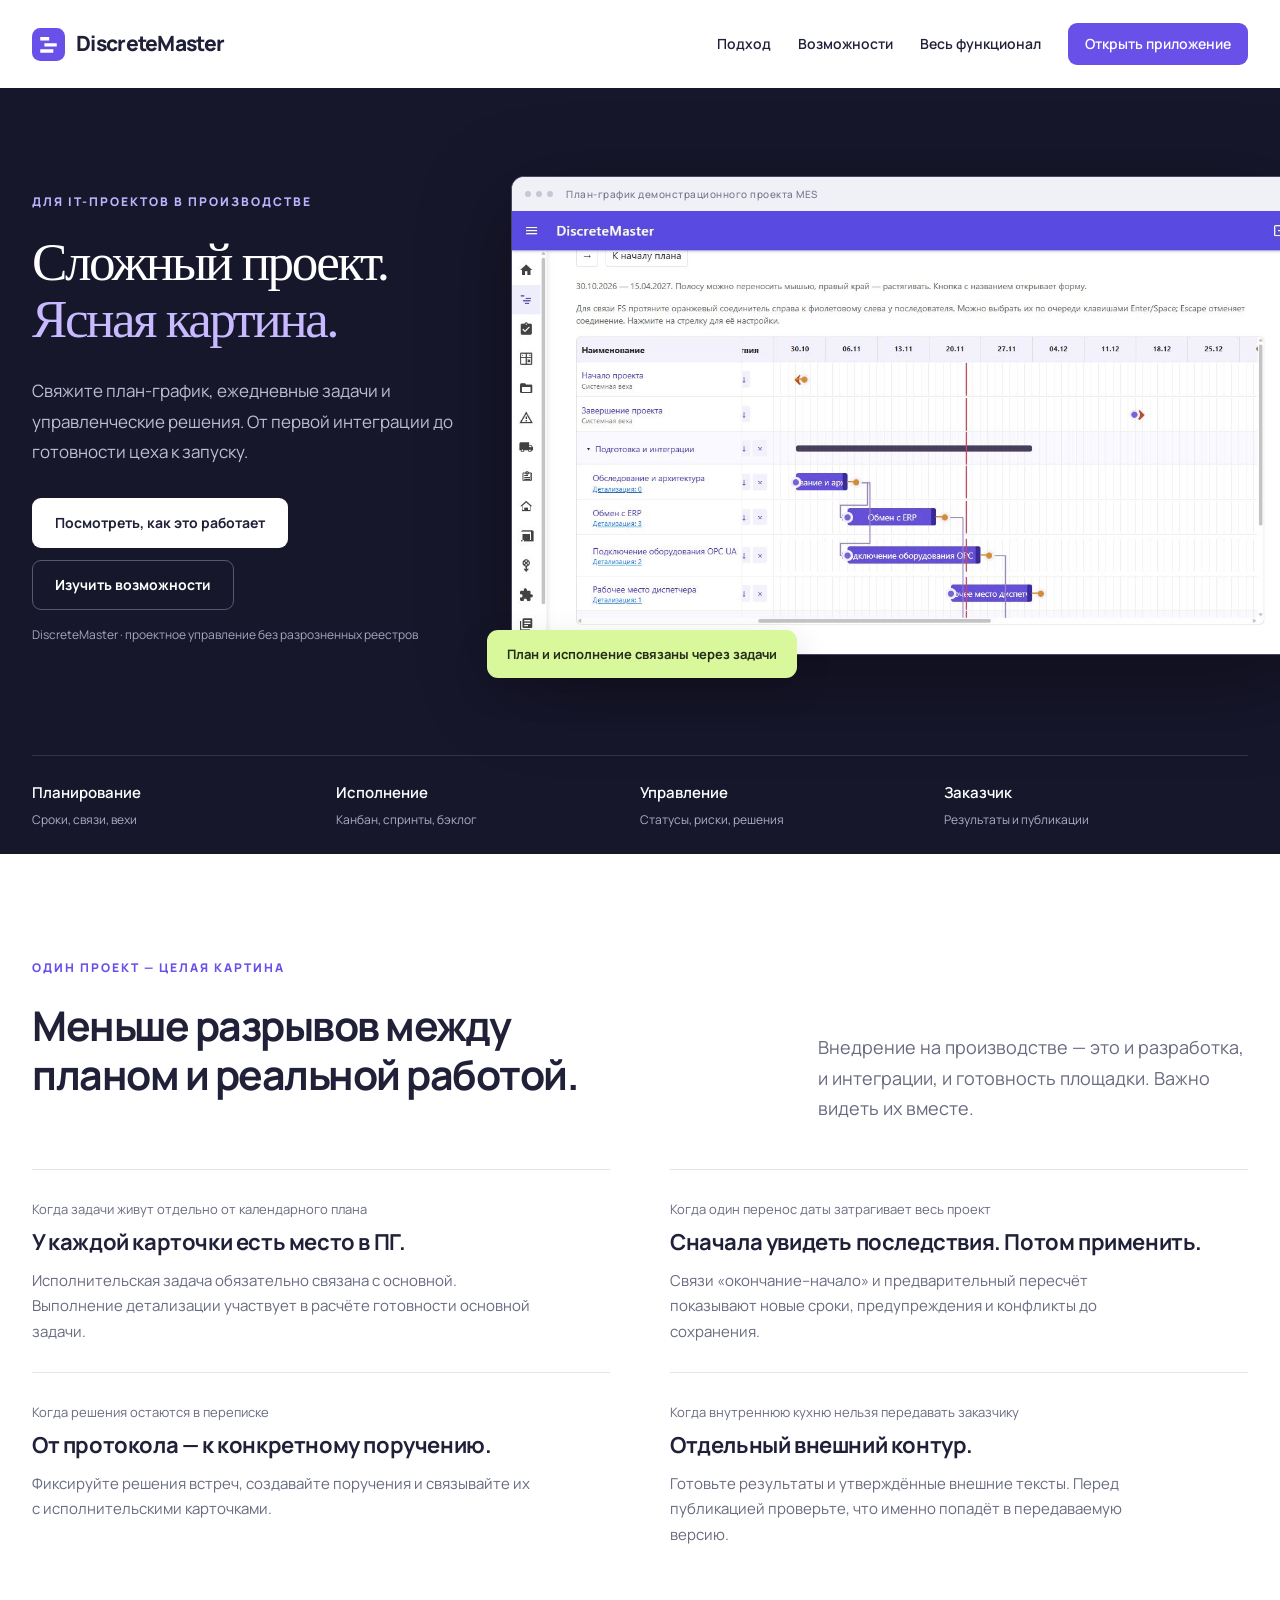
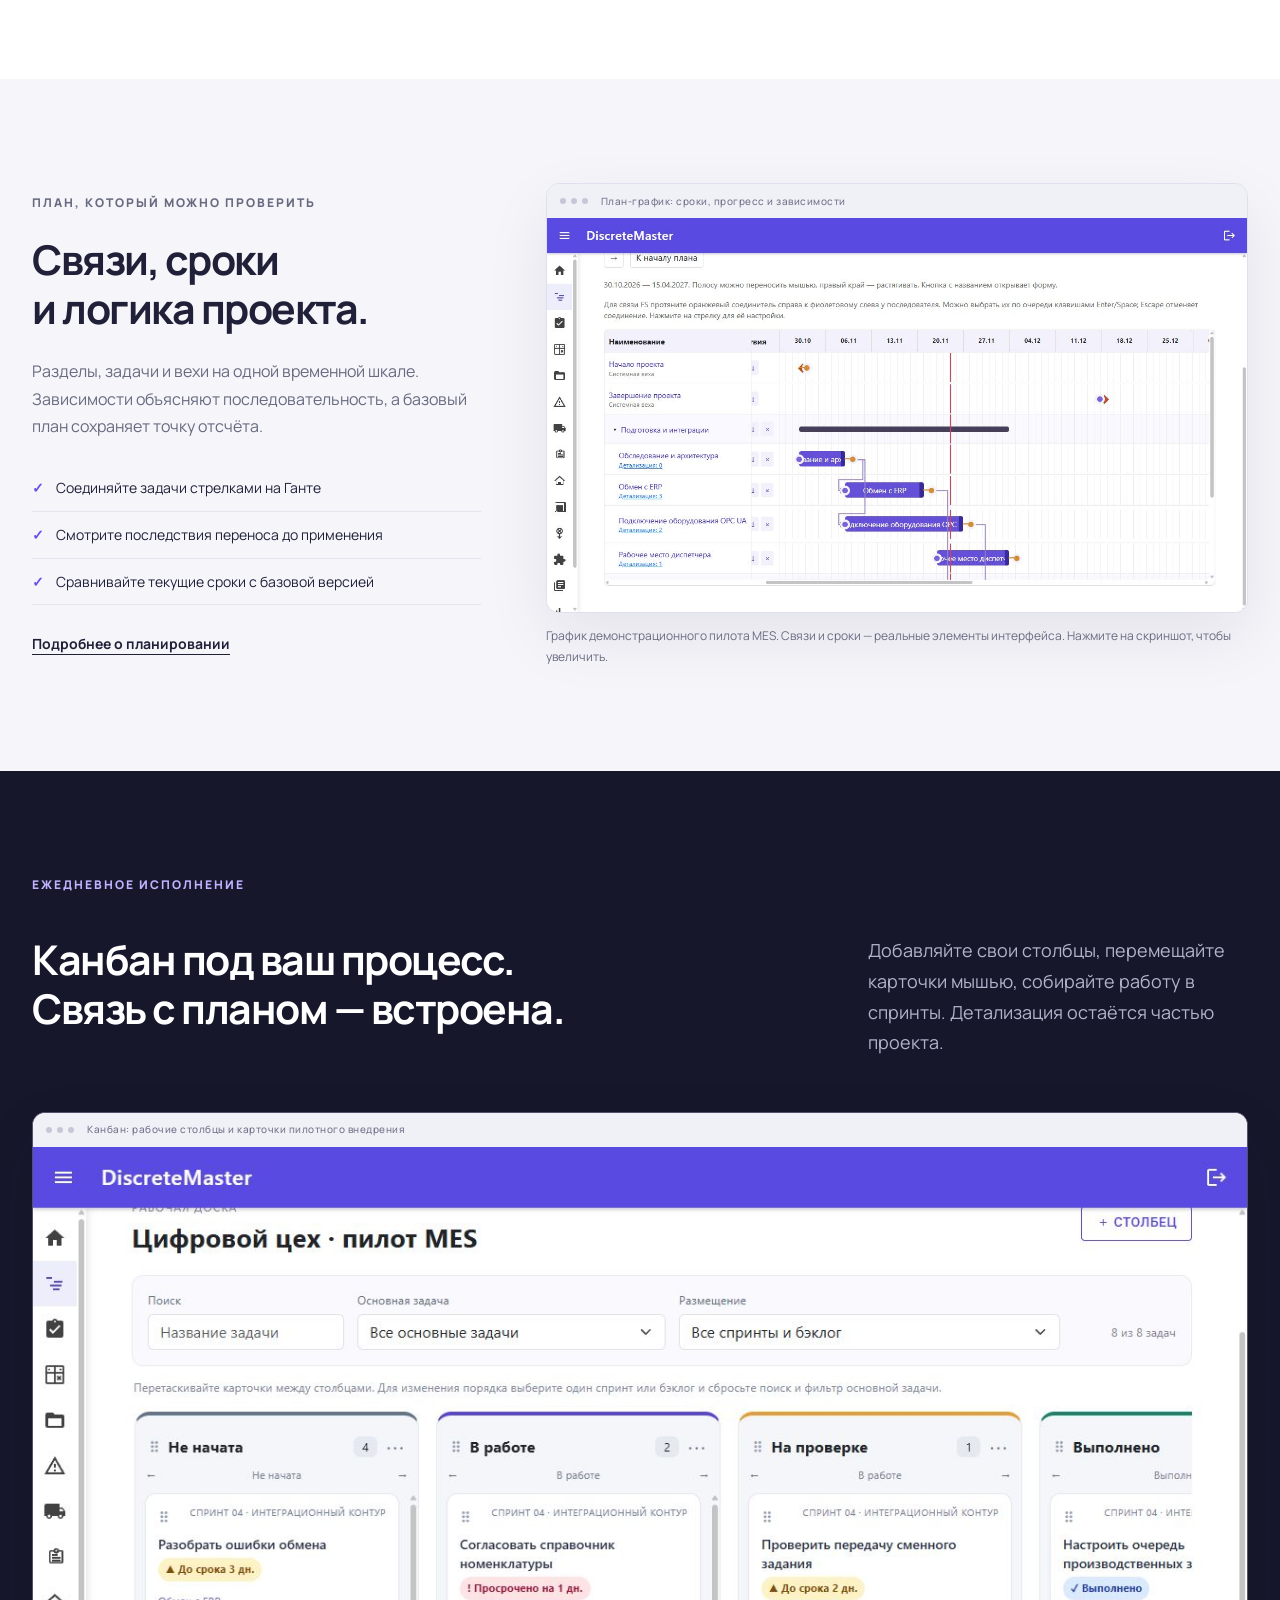
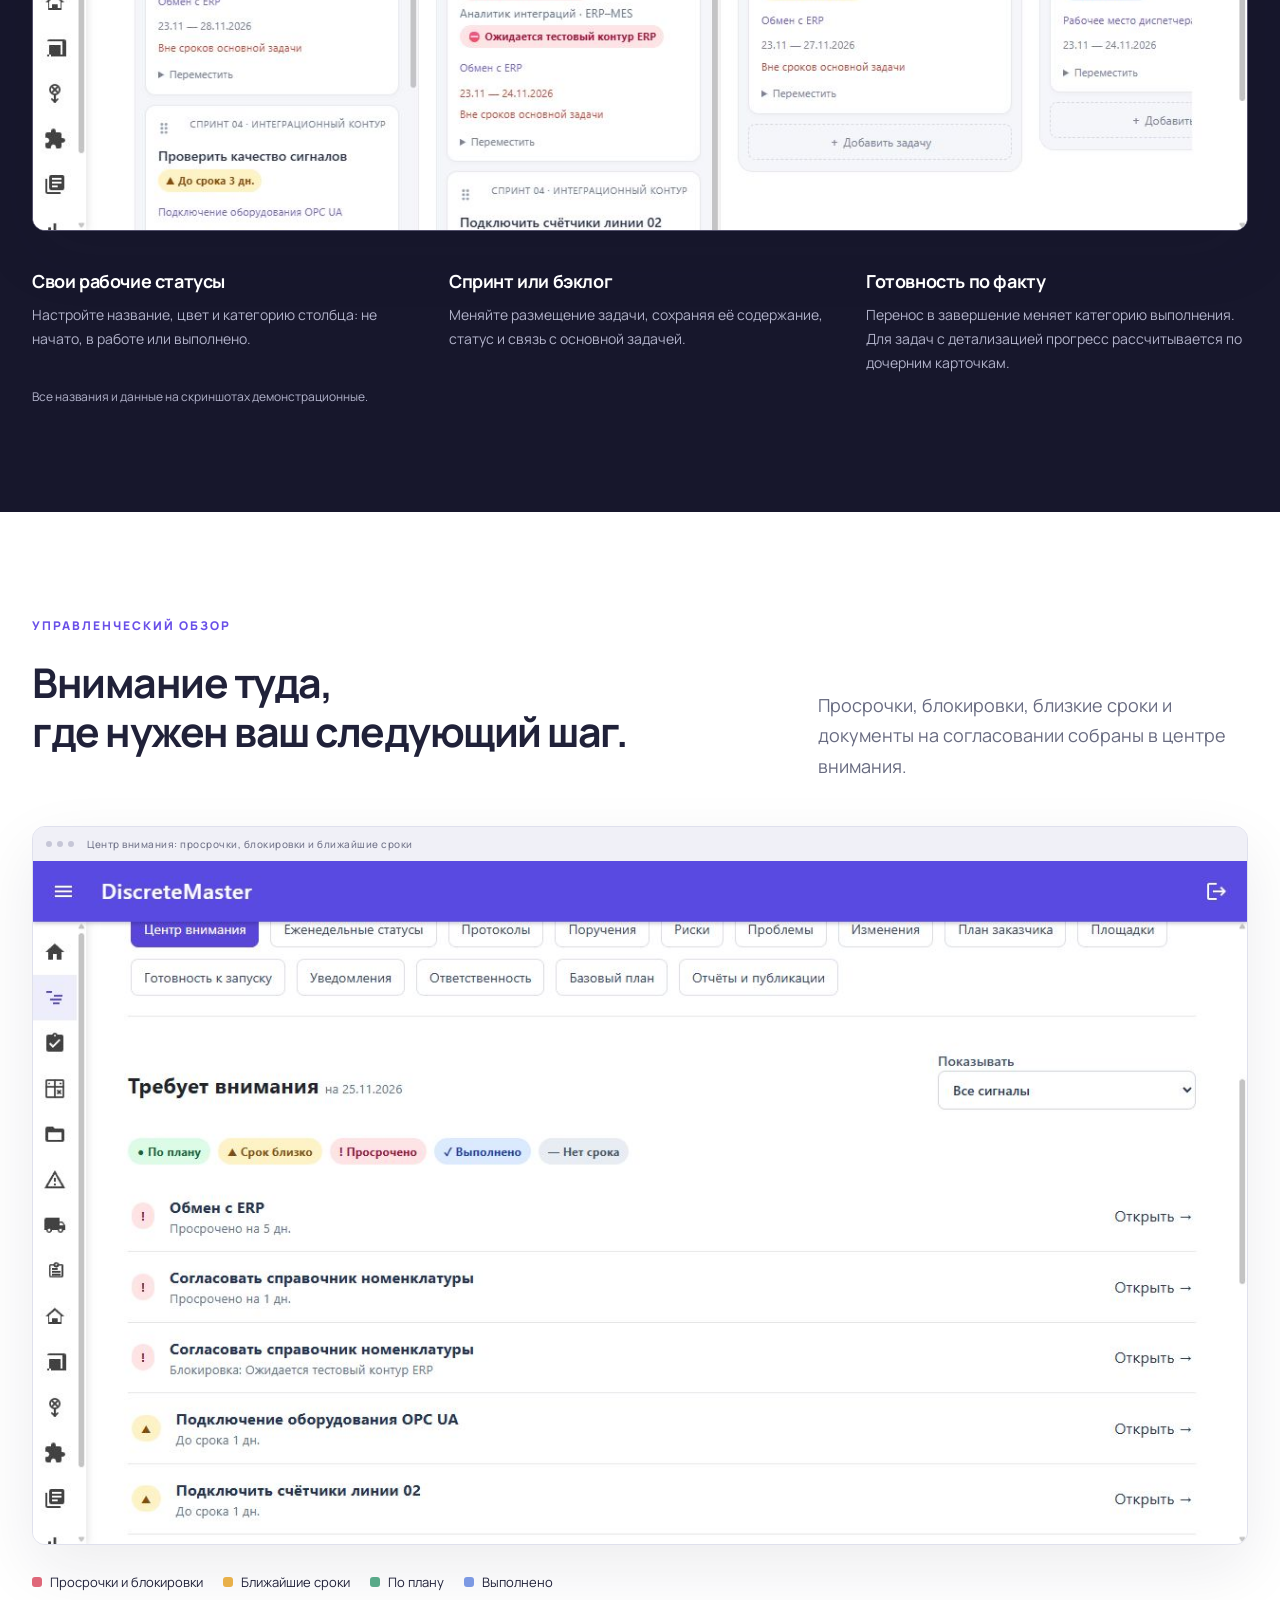
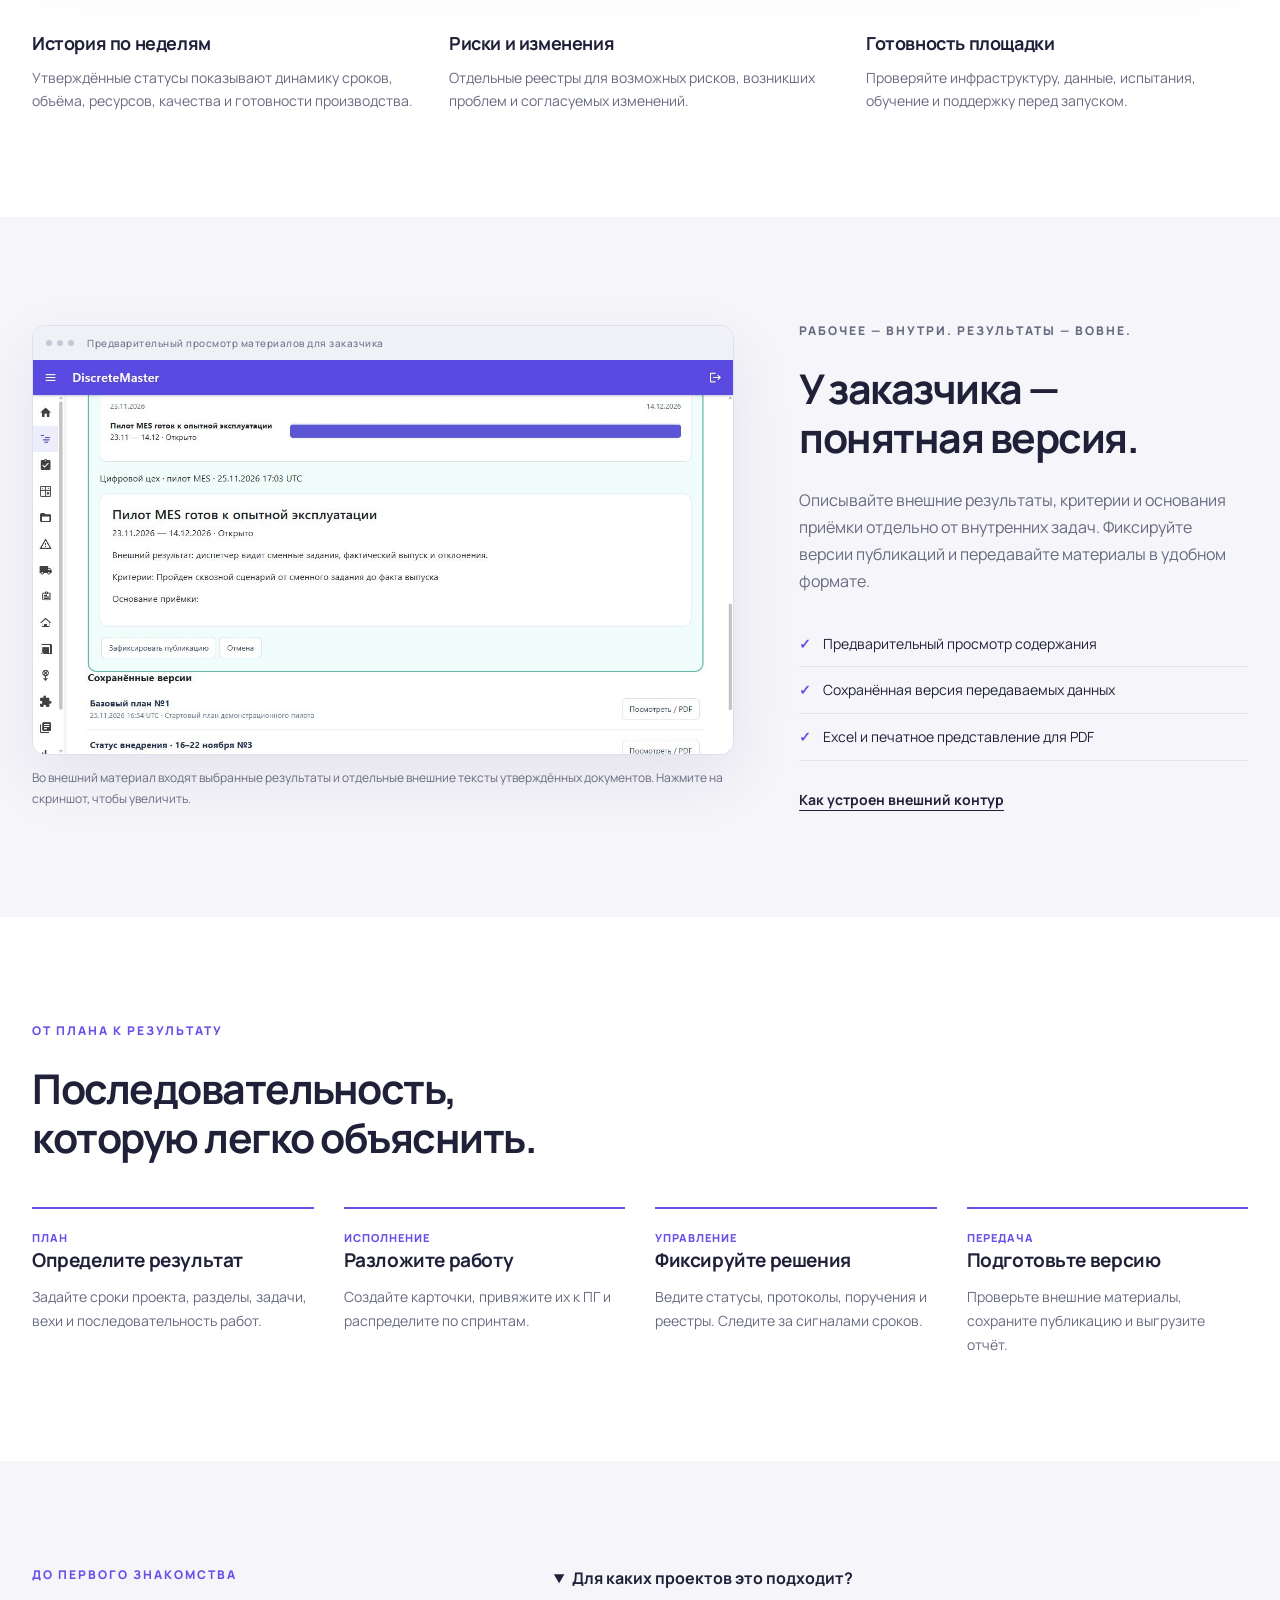
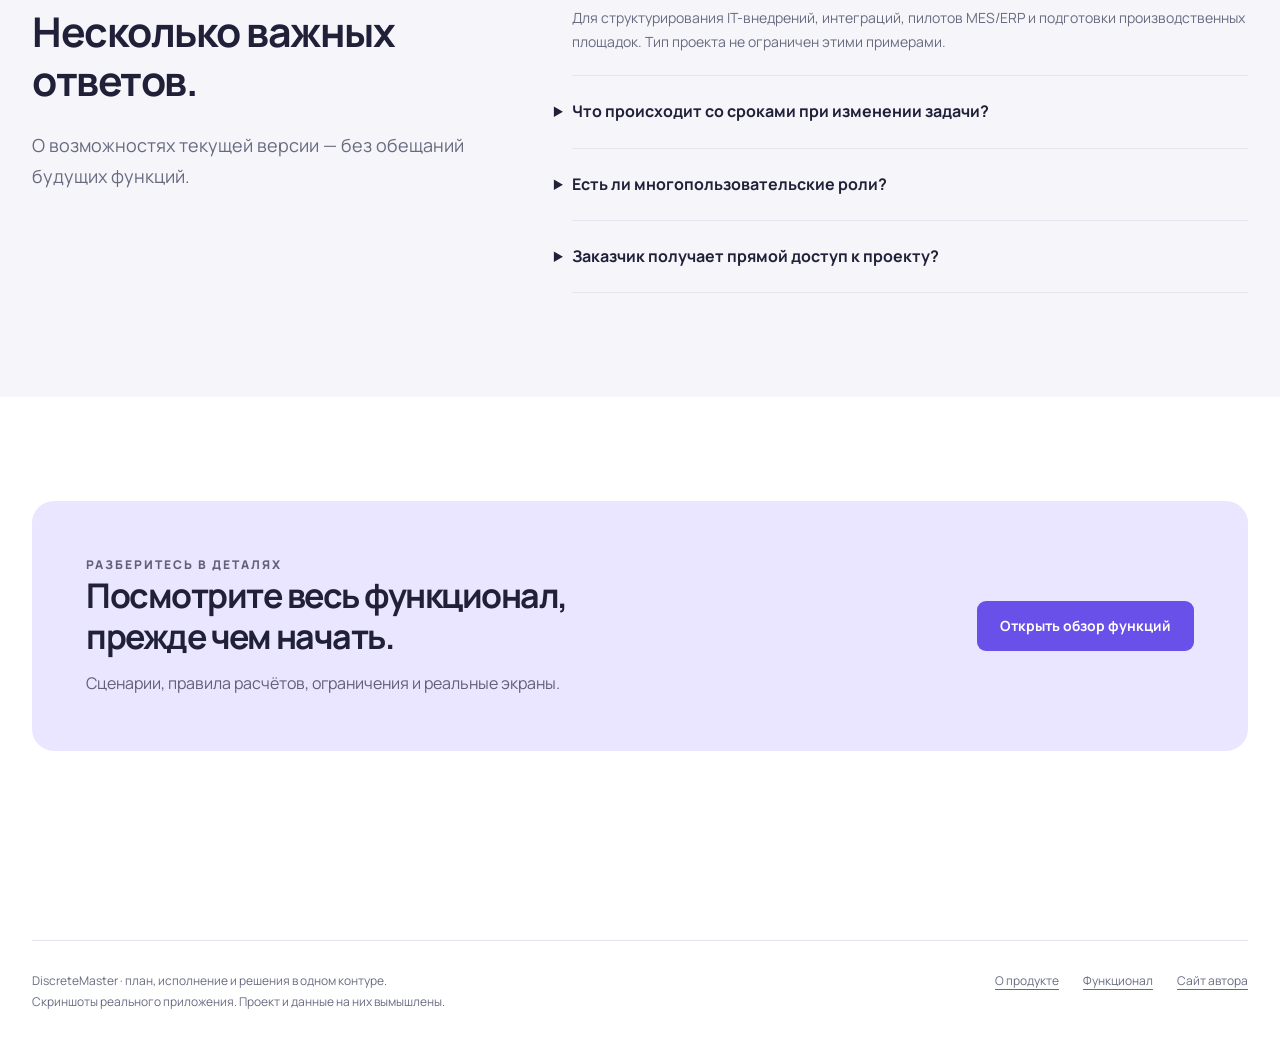
==== discretemaster/index.html @ a1c47c8b "Add DiscreteMaster product website and complete feature guide" ====
<!doctype html><html lang="ru"><head><meta charset="utf-8"><meta name="viewport" content="width=device-width,initial-scale=1"><meta name="theme-color" content="#17172c"><title>DiscreteMaster — ясная картина сложного проекта</title><meta name="description" content="План-график со связями, канбан, недельные статусы и готовность производства. Посмотрите, как устроено управление проектом в DiscreteMaster."><link rel="canonical" href="https://maxmakarov01.github.io/resume/discretemaster/"><meta property="og:type" content="website"><meta property="og:title" content="DiscreteMaster — ясная картина сложного проекта"><meta property="og:description" content="План-график со связями, канбан, недельные статусы и готовность производства. Посмотрите, как устроено управление проектом в DiscreteMaster."><meta property="og:image" content="https://maxmakarov01.github.io/resume/discretemaster/assets/screens/schedule.jpg"><link rel="icon" href="assets/favicon.svg" type="image/svg+xml"><link rel="stylesheet" href="assets/site.css"><script src="assets/site.js" defer></script></head><body><a class="skip" href="#main">Перейти к содержимому</a><header class="header wrap"><a class="brand" href="./" aria-label="DiscreteMaster — главная"><svg viewBox="0 0 48 48" aria-hidden="true"><rect width="48" height="48" rx="12" fill="#6950e8"/><path d="M12 13h13v5H12zm6 9h18v5H18zm-6 9h19v5H12z" fill="white"/></svg>DiscreteMaster</a><button class="menu-toggle" aria-expanded="false" aria-controls="main-nav" type="button">Меню</button><nav id="main-nav" class="nav" aria-label="Основная навигация"><a href="./#approach">Подход</a><a href="./#features">Возможности</a><a href="functionality.html" >Весь функционал</a><a class="button small" href="https://discretemaster.onrender.com/projects" target="_blank" rel="noopener">Открыть приложение</a></nav></header>
<main id="main"><section class="hero"><div class="wrap"><div class="hero-grid"><div class="hero-copy"><p class="eyebrow">Для IT-проектов в производстве</p><h1>Сложный проект.<br><em>Ясная картина.</em></h1><p>Свяжите план-график, ежедневные задачи и управленческие решения. От первой интеграции до готовности цеха к запуску.</p><div class="hero-actions"><a class="button light" href="functionality.html">Посмотреть, как это работает</a><a class="button outline" href="#features">Изучить возможности</a></div><p class="fine">DiscreteMaster · проектное управление без разрозненных реестров</p></div><div class="hero-visual"><figure class="screen-frame"><div class="screen-bar" aria-hidden="true"><span></span><span></span><span></span><b>План-график демонстрационного проекта MES</b></div><button type="button" data-lightbox aria-label="Увеличить: План-график демонстрационного проекта MES"><img src="assets/screens/schedule.jpg" alt="План-график демонстрационного проекта MES" width="1280" height="720" fetchpriority="high"></button></figure><div class="floating-note">План и исполнение связаны через задачи</div></div></div><div class="hero-strip"><div><strong>Планирование</strong>Сроки, связи, вехи</div><div><strong>Исполнение</strong>Канбан, спринты, бэклог</div><div><strong>Управление</strong>Статусы, риски, решения</div><div><strong>Заказчик</strong>Результаты и публикации</div></div></div></section>
<section class="section" id="approach"><div class="wrap"><p class="eyebrow">Один проект — целая картина</p><div class="section-top"><h2>Меньше разрывов между<br>планом и реальной работой.</h2><p class="lead">Внедрение на производстве — это и разработка, и интеграции, и готовность площадки. Важно видеть их вместе.</p></div><div class="outcome-list"><article class="outcome"><p class="before">Когда задачи живут отдельно от календарного плана</p><h3>У каждой карточки есть место в ПГ.</h3><p>Исполнительская задача обязательно связана с основной. Выполнение детализации участвует в расчёте готовности основной задачи.</p></article><article class="outcome"><p class="before">Когда один перенос даты затрагивает весь проект</p><h3>Сначала увидеть последствия. Потом применить.</h3><p>Связи «окончание–начало» и предварительный пересчёт показывают новые сроки, предупреждения и конфликты до сохранения.</p></article><article class="outcome"><p class="before">Когда решения остаются в переписке</p><h3>От протокола — к конкретному поручению.</h3><p>Фиксируйте решения встреч, создавайте поручения и связывайте их с исполнительскими карточками.</p></article><article class="outcome"><p class="before">Когда внутреннюю кухню нельзя передавать заказчику</p><h3>Отдельный внешний контур.</h3><p>Готовьте результаты и утверждённые внешние тексты. Перед публикацией проверьте, что именно попадёт в передаваемую версию.</p></article></div></div></section>
<section class="section soft" id="features"><div class="wrap split"><div><p class="eyebrow">План, который можно проверить</p><h2>Связи, сроки<br>и логика проекта.</h2><p>Разделы, задачи и вехи на одной временной шкале. Зависимости объясняют последовательность, а базовый план сохраняет точку отсчёта.</p><ul class="feature-list"><li>Соединяйте задачи стрелками на Ганте</li><li>Смотрите последствия переноса до применения</li><li>Сравнивайте текущие сроки с базовой версией</li></ul><a class="text-link" href="functionality.html#planning">Подробнее о планировании</a></div><div><figure class="screen-frame"><div class="screen-bar" aria-hidden="true"><span></span><span></span><span></span><b>План-график: сроки, прогресс и зависимости</b></div><button type="button" data-lightbox aria-label="Увеличить: План-график: сроки, прогресс и зависимости"><img src="assets/screens/schedule.jpg" alt="План-график: сроки, прогресс и зависимости" width="1280" height="720" loading="lazy"></button></figure><p class="caption">График демонстрационного пилота MES. Связи и сроки — реальные элементы интерфейса. Нажмите на скриншот, чтобы увеличить.</p></div></div></section>
<section class="section dark-section"><div class="wrap"><p class="eyebrow">Ежедневное исполнение</p><div class="kanban-heading"><h2>Канбан под ваш процесс.<br>Связь с планом — встроена.</h2><p class="lead">Добавляйте свои столбцы, перемещайте карточки мышью, собирайте работу в спринты. Детализация остаётся частью проекта.</p></div><figure class="screen-frame"><div class="screen-bar" aria-hidden="true"><span></span><span></span><span></span><b>Канбан: рабочие столбцы и карточки пилотного внедрения</b></div><button type="button" data-lightbox aria-label="Увеличить: Канбан: рабочие столбцы и карточки пилотного внедрения"><img src="assets/screens/kanban.jpg" alt="Канбан: рабочие столбцы и карточки пилотного внедрения" width="1280" height="720" loading="lazy"></button></figure><div class="annotation-grid"><div><h3>Свои рабочие статусы</h3><p style="color:#b2b3cb">Настройте название, цвет и категорию столбца: не начато, в работе или выполнено.</p></div><div><h3>Спринт или бэклог</h3><p style="color:#b2b3cb">Меняйте размещение задачи, сохраняя её содержание, статус и связь с основной задачей.</p></div><div><h3>Готовность по факту</h3><p style="color:#b2b3cb">Перенос в завершение меняет категорию выполнения. Для задач с детализацией прогресс рассчитывается по дочерним карточкам.</p></div></div><p class="caption">Все названия и данные на скриншотах демонстрационные.</p></div></section>
<section class="section"><div class="wrap"><p class="eyebrow">Управленческий обзор</p><div class="section-top"><h2>Внимание туда,<br>где нужен ваш следующий шаг.</h2><p class="lead">Просрочки, блокировки, близкие сроки и документы на согласовании собраны в центре внимания.</p></div><figure class="screen-frame"><div class="screen-bar" aria-hidden="true"><span></span><span></span><span></span><b>Центр внимания: просрочки, блокировки и ближайшие сроки</b></div><button type="button" data-lightbox aria-label="Увеличить: Центр внимания: просрочки, блокировки и ближайшие сроки"><img src="assets/screens/control.jpg" alt="Центр внимания: просрочки, блокировки и ближайшие сроки" width="1280" height="720" loading="lazy"></button></figure><div class="color-key"><span><i style="--c:#df6779"></i>Просрочки и блокировки</span><span><i style="--c:#e8b04a"></i>Ближайшие сроки</span><span><i style="--c:#59a989"></i>По плану</span><span><i style="--c:#7c99e3"></i>Выполнено</span></div><div class="annotation-grid"><div><h3>История по неделям</h3><p>Утверждённые статусы показывают динамику сроков, объёма, ресурсов, качества и готовности производства.</p></div><div><h3>Риски и изменения</h3><p>Отдельные реестры для возможных рисков, возникших проблем и согласуемых изменений.</p></div><div><h3>Готовность площадки</h3><p>Проверяйте инфраструктуру, данные, испытания, обучение и поддержку перед запуском.</p></div></div></div></section>
<section class="section soft"><div class="wrap split reverse"><div><figure class="screen-frame"><div class="screen-bar" aria-hidden="true"><span></span><span></span><span></span><b>Предварительный просмотр материалов для заказчика</b></div><button type="button" data-lightbox aria-label="Увеличить: Предварительный просмотр материалов для заказчика"><img src="assets/screens/external.jpg" alt="Предварительный просмотр материалов для заказчика" width="1280" height="720" loading="lazy"></button></figure><p class="caption">Во внешний материал входят выбранные результаты и отдельные внешние тексты утверждённых документов. Нажмите на скриншот, чтобы увеличить.</p></div><div><p class="eyebrow">Рабочее — внутри. Результаты — вовне.</p><h2>У заказчика —<br>понятная версия.</h2><p>Описывайте внешние результаты, критерии и основания приёмки отдельно от внутренних задач. Фиксируйте версии публикаций и передавайте материалы в удобном формате.</p><ul class="feature-list"><li>Предварительный просмотр содержания</li><li>Сохранённая версия передаваемых данных</li><li>Excel и печатное представление для PDF</li></ul><a class="text-link" href="functionality.html#customer">Как устроен внешний контур</a></div></div></section>
<section class="section" id="workflow"><div class="wrap"><p class="eyebrow">От плана к результату</p><h2>Последовательность,<br>которую легко объяснить.</h2><div class="workflow"><article><p class="step-label">ПЛАН</p><h3>Определите результат</h3><p>Задайте сроки проекта, разделы, задачи, вехи и последовательность работ.</p></article><article><p class="step-label">ИСПОЛНЕНИЕ</p><h3>Разложите работу</h3><p>Создайте карточки, привяжите их к ПГ и распределите по спринтам.</p></article><article><p class="step-label">УПРАВЛЕНИЕ</p><h3>Фиксируйте решения</h3><p>Ведите статусы, протоколы, поручения и реестры. Следите за сигналами сроков.</p></article><article><p class="step-label">ПЕРЕДАЧА</p><h3>Подготовьте версию</h3><p>Проверьте внешние материалы, сохраните публикацию и выгрузите отчёт.</p></article></div></div></section>
<section class="section soft"><div class="wrap faq"><div><p class="eyebrow">До первого знакомства</p><h2>Несколько важных<br>ответов.</h2><p class="lead">О возможностях текущей версии — без обещаний будущих функций.</p></div><div><details open><summary>Для каких проектов это подходит?</summary><p>Для структурирования IT-внедрений, интеграций, пилотов MES/ERP и подготовки производственных площадок. Тип проекта не ограничен этими примерами.</p></details><details><summary>Что происходит со сроками при изменении задачи?</summary><p>Связи учитываются в предварительном пересчёте. Вы проверяете предлагаемые даты и конфликты, затем явно применяете результат. Рабочие календари и праздники пока не учитываются.</p></details><details><summary>Есть ли многопользовательские роли?</summary><p>В текущей версии проект видит и редактирует его создатель. Имена ответственных — текстовые поля; они не предоставляют доступ. Ролевая модель и командное согласование не реализованы.</p></details><details><summary>Заказчик получает прямой доступ к проекту?</summary><p>Сейчас внешний контур — это подготовленные версии материалов и выгрузки. Публичного кабинета заказчика и общей ссылки на внутренний проект нет.</p></details></div></div></section>
<section class="section"><div class="wrap cta"><div><p class="eyebrow">Разберитесь в деталях</p><h2>Посмотрите весь функционал,<br>прежде чем начать.</h2><p>Сценарии, правила расчётов, ограничения и реальные экраны.</p></div><div><a class="button" href="functionality.html">Открыть обзор функций</a></div></div></section></main><footer class="footer wrap"><div>DiscreteMaster · план, исполнение и решения в одном контуре.<br>Скриншоты реального приложения. Проект и данные на них вымышлены.</div><div class="footer-links"><a href="./">О продукте</a><a href="functionality.html">Функционал</a><a href="../">Сайт автора</a></div></footer><dialog class="lightbox" aria-label="Увеличенный скриншот"><button type="button" class="lightbox-close" aria-label="Закрыть скриншот">Закрыть</button><img alt=""><p class="lightbox-caption"></p></dialog></body></html>
---- discretemaster/assets/site.css ----
@import url('https://fonts.googleapis.com/css2?family=Manrope:wght@400;500;600;700;800&display=swap');
@media(min-width:761px){body .hero h1{font-size:clamp(43px,4.15vw,60px)}}
:root{--ink:#202139;--muted:#686b80;--purple:#6950e8;--line:#e3e4ed;--paper:#f5f5fa;--dark:#17172c;--lime:#d9f79b;--radius:20px}*{box-sizing:border-box}html{scroll-behavior:smooth;scroll-padding-top:100px}body{margin:0;color:var(--ink);background:#fff;font:16px/1.7 Manrope,'Segoe UI',sans-serif}button,input{font:inherit}a{color:inherit}img{display:block;max-width:100%;height:auto}button,a{-webkit-tap-highlight-color:transparent}button:focus-visible,a:focus-visible,input:focus-visible,summary:focus-visible{outline:3px solid #a695ff;outline-offset:5px}::selection{background:#dcd5ff}.wrap{width:min(1240px,calc(100% - 64px));margin:auto}.skip{position:fixed;top:-100px;left:20px;z-index:99;background:white;padding:12px}.skip:focus{top:10px}.header{height:88px;display:flex;align-items:center;justify-content:space-between;gap:24px}.brand{text-decoration:none;display:flex;align-items:center;gap:11px;font-size:21px;font-weight:800;letter-spacing:-.7px}.brand svg{width:33px;height:33px;flex:none}.nav{display:flex;align-items:center;gap:27px}.nav a{text-decoration:none;font-size:14px;font-weight:600}.nav a:hover,.text-link:hover{color:var(--purple)}.menu-toggle{display:none;border:1px solid var(--line);background:white;border-radius:9px;padding:7px 12px}.button{display:inline-flex;justify-content:center;align-items:center;gap:10px;min-height:49px;padding:12px 22px;border-radius:9px;border:1px solid transparent;background:var(--purple);color:white;text-decoration:none;font-weight:700;font-size:14px;transition:background .2s,transform .2s;cursor:pointer}.button:hover{background:#5538d6;transform:translateY(-2px)}.button.small{min-height:42px;padding:8px 16px}.button.light{background:white;color:var(--ink)}.button.outline{background:transparent;border-color:#57576f;color:white}.button.outline:hover{background:#292941}.button.ghost{background:transparent;color:var(--ink);border-color:var(--line)}.eyebrow{font-size:12px;font-weight:800;text-transform:uppercase;letter-spacing:2px;color:var(--purple);margin:0 0 22px}.hero{background:var(--dark);color:white;padding:68px 0 0;overflow:hidden}.hero .eyebrow{color:#c0b2ff}.hero-grid{display:grid;grid-template-columns:.9fr 1.1fr;gap:58px;align-items:center}.hero h1{font:400 clamp(46px,5.1vw,76px)/1.07 Georgia,serif;letter-spacing:-2.5px;margin:0 0 28px}.hero h1 em{color:#c7baff;font-style:normal}.hero-copy>p:not(.eyebrow){max-width:470px;color:#bdbed2;font-size:17px;line-height:1.8}.hero-actions{display:flex;gap:12px;flex-wrap:wrap;margin:30px 0 14px}.hero .fine{font-size:12px!important;color:#a5a5bc!important}.screen-frame{border:1px solid #dfe0ed;border-radius:13px;overflow:hidden;background:#f8f8fc;box-shadow:0 24px 65px #15153014;margin:0}.screen-frame button{display:block;padding:0;background:none;border:0;width:100%;cursor:zoom-in}.screen-bar{height:34px;display:flex;align-items:center;gap:5px;padding:0 13px;background:#f0f0f7;color:#73758b;font-size:10px;letter-spacing:.5px}.screen-bar span{width:6px;height:6px;border-radius:50%;background:#c6c6d7}.screen-bar b{font-weight:500;margin-left:8px}.hero-visual{position:relative;margin-right:-100px;padding:20px 0 38px}.hero-visual .screen-frame{width:790px;max-width:none;box-shadow:0 25px 90px #0006;border-color:#4a4765}.hero-visual img{width:100%}.floating-note{position:absolute;bottom:15px;left:-24px;padding:13px 20px;background:var(--lime);color:#252d1b;border-radius:11px;font-size:13px;font-weight:700;box-shadow:0 12px 35px #0002}.hero-strip{display:grid;grid-template-columns:repeat(4,1fr);border-top:1px solid #ffffff20;margin-top:62px}.hero-strip div{padding:24px 0;font-size:12px;color:#adadc6}.hero-strip strong{display:block;color:white;font-size:15px;font-weight:600;margin-bottom:4px}.section{padding:104px 0}.section.soft{background:var(--paper)}h2{font-size:clamp(30px,3.2vw,44px);letter-spacing:-1.5px;line-height:1.2;font-weight:700;margin:0 0 25px}h3{line-height:1.35;letter-spacing:-.4px}.lead{font-size:18px;color:var(--muted);max-width:690px}.section-top{display:flex;justify-content:space-between;gap:50px;align-items:end;margin-bottom:45px}.section-top h2{max-width:680px}.section-top .lead{max-width:430px;margin-bottom:0}.eyebrow+.section-top{margin-top:0}.outcome-list{display:grid;grid-template-columns:1fr 1fr;gap:0 60px}.outcome{padding:28px 0;border-top:1px solid var(--line)}.outcome .before{font-size:13px;color:var(--muted);margin:0 0 8px}.outcome h3{font-size:22px;margin:0 0 10px}.outcome p{color:var(--muted);font-size:15px;max-width:500px;margin:0}.split{display:grid;grid-template-columns:.78fr 1.22fr;gap:65px;align-items:center}.split.reverse{grid-template-columns:1.22fr .78fr}.split p{color:var(--muted)}.feature-list{padding:0;list-style:none;margin:25px 0}.feature-list li{position:relative;padding:11px 0 11px 24px;border-bottom:1px solid var(--line);font-size:14px}.feature-list li:before{content:'✓';position:absolute;left:0;color:var(--purple);font-weight:800}.text-link{font-size:14px;font-weight:700;text-underline-offset:5px}.caption{margin:13px 0 0;font-size:12px;color:var(--muted);line-height:1.7}.dark-section{background:var(--dark);color:white}.dark-section .lead,.dark-section .caption{color:#b2b3cb}.dark-section .eyebrow{color:#c0b2ff}.dark-section .screen-frame{border-color:#54516d}.kanban-heading{display:flex;justify-content:space-between;gap:30px;align-items:center;margin-bottom:36px}.kanban-heading h2{max-width:660px}.kanban-heading p{max-width:380px}.color-key{display:flex;gap:20px;flex-wrap:wrap;margin:26px 0}.color-key span{display:flex;align-items:center;gap:8px;font-size:13px}.color-key i{width:10px;height:10px;border-radius:3px;background:var(--c)}.annotation-grid{display:grid;grid-template-columns:repeat(3,1fr);gap:35px;margin-top:38px}.annotation-grid h3{font-size:18px;margin:0 0 10px}.annotation-grid p{margin:0;font-size:14px;color:var(--muted)}.workflow{display:grid;grid-template-columns:repeat(4,1fr);gap:30px;margin:45px 0 0}.workflow article{border-top:2px solid var(--purple);padding-top:20px}.workflow h3{font-size:19px;margin:0 0 12px}.workflow p{color:var(--muted);font-size:14px;margin:0}.workflow .step-label{font-size:11px;letter-spacing:1px;color:var(--purple);font-weight:800}.faq{display:grid;grid-template-columns:.8fr 1.2fr;gap:90px}.faq details{border-bottom:1px solid var(--line);padding:22px 0}.faq details:first-child{padding-top:0}.faq summary{font-weight:700;cursor:pointer;list-style-position:outside;padding-right:10px}.faq details p{font-size:14px;color:var(--muted);margin-bottom:0}.cta{background:#eae6ff;border-radius:22px;padding:54px;display:flex;gap:40px;align-items:center;justify-content:space-between;margin:0 auto 85px}.cta h2{font-size:34px;max-width:650px;margin:0 0 13px}.cta p{color:#626078;margin:0}.cta>div:last-child{flex-shrink:0}.footer{padding:30px 0;border-top:1px solid var(--line);display:flex;justify-content:space-between;gap:25px;color:var(--muted);font-size:12px}.footer-links{display:flex;gap:24px}.footer a{text-underline-offset:4px}.docs-intro{padding:52px 0 58px;background:var(--paper);border-top:1px solid var(--line)}.docs-intro h1{font-size:clamp(38px,4vw,58px);line-height:1.12;letter-spacing:-2px;margin:0 0 20px}.docs-intro .lead{max-width:800px}.breadcrumbs{font-size:12px;color:var(--muted);margin-bottom:28px}.breadcrumbs a{text-underline-offset:4px}.docs-layout{display:grid;grid-template-columns:240px minmax(0,1fr);gap:70px;padding:60px 0 90px}.toc{position:sticky;top:30px;align-self:start;max-height:calc(100vh - 60px);overflow:auto;padding-right:12px}.toc p{font-size:11px;letter-spacing:1.5px;font-weight:800;color:var(--muted);margin:0 0 15px}.toc a{display:block;text-decoration:none;font-size:13px;line-height:1.45;padding:8px 10px;border-left:2px solid var(--line);color:var(--muted)}.toc a:hover,.toc a.active{border-left-color:var(--purple);color:var(--purple);background:#f5f3ff}.docs-tools{display:flex;align-items:center;gap:20px;margin-bottom:35px}.docs-tools input{width:100%;border:1px solid #d5d5e4;padding:13px 16px;border-radius:9px;background:white}.docs-tools output{font-size:12px;color:var(--muted);white-space:nowrap}.module{border-top:1px solid var(--line);padding:45px 0;scroll-margin-top:35px}.module:first-of-type{padding-top:0;border-top:0}.module h2{font-size:30px;letter-spacing:-1px}.module h3{font-size:17px;margin:25px 0 10px}.module p,.module li{font-size:15px}.module p{color:#5c6074}.module ul,.module ol{padding-left:22px}.module li{padding:4px 0;color:#555b70}.module .screen-frame{margin-top:25px}.module .caption{font-size:12px}.note{border-left:3px solid var(--purple);background:#f5f3ff;padding:16px 20px;font-size:14px;color:#51486d;margin:22px 0}.note strong{color:#3f3560}.module-grid{display:grid;grid-template-columns:1fr 1fr;gap:0 30px}.module-grid>div{border-top:1px solid var(--line);padding:16px 0}.module-grid h3{margin:0 0 7px}.module-grid p{margin:0;font-size:14px}.no-results{padding:30px;background:var(--paper);border-radius:12px}.no-results[hidden],[hidden]{display:none!important}.legend-table{border-collapse:collapse;width:100%;font-size:14px}.legend-table td,.legend-table th{padding:12px 15px;border-bottom:1px solid var(--line);text-align:left;vertical-align:top}.legend-table th{background:var(--paper)}.badge{font-size:12px;padding:4px 9px;border-radius:5px;display:inline-block;background:#eeeafa;color:#5845b2}.lightbox{width:min(1500px,96vw);max-width:96vw;border:0;padding:44px 12px 12px;border-radius:14px;background:#161628;color:white;max-height:94vh;overflow:auto}.lightbox::backdrop{background:#090a15db;backdrop-filter:blur(6px)}.lightbox img{width:100%;height:auto}.lightbox-close{position:absolute;right:12px;top:8px;color:white;border:0;background:#ffffff18;border-radius:6px;padding:4px 11px;cursor:pointer}.lightbox-caption{font-size:12px;color:#c4c1d8;padding:8px 5px;margin:0}.image-hint{font-size:11px;color:var(--muted);margin:8px 0}.mobile-toc{display:none}@media(min-width:1600px){.hero-visual{margin-right:-70px}}@media(max-width:1050px){.nav{gap:17px}.hero-grid{gap:30px;grid-template-columns:1fr 1.1fr}.hero-visual .screen-frame{width:680px}.hero h1{font-size:58px}.split,.split.reverse{gap:35px;grid-template-columns:1fr 1fr}.docs-layout{gap:35px;grid-template-columns:210px minmax(0,1fr)}.faq{gap:45px}.hero-strip{margin-top:35px}.annotation-grid{gap:20px}}@media(max-width:760px){.wrap{width:calc(100% - 36px)}.header{height:74px;position:relative}.brand{font-size:19px}.menu-toggle{display:block}.nav{display:none;position:absolute;top:69px;left:0;right:0;background:white;z-index:20;border:1px solid var(--line);border-radius:12px;box-shadow:0 16px 30px #17172c14;padding:20px;align-items:stretch;gap:16px}.nav.open{display:flex;flex-direction:column}.hero{padding-top:43px}.hero-grid{display:block}.hero h1{font-size:51px;letter-spacing:-1.8px}.hero-copy>p:not(.eyebrow){font-size:16px}.hero-visual{margin:27px -28px 0 0;padding:15px 0 24px}.hero-visual .screen-frame{width:690px;max-width:135vw}.floating-note{left:10px;bottom:9px;font-size:11px;padding:10px 13px}.hero-strip{grid-template-columns:1fr 1fr;gap:0 20px;margin-top:30px}.hero-strip div{padding:19px 0;border-bottom:1px solid #ffffff15}.hero-strip strong{font-size:14px}.section{padding:65px 0}.section-top,.kanban-heading{display:block;margin-bottom:30px}.section-top .lead{max-width:none;font-size:16px}.outcome-list,.split,.split.reverse,.faq{display:block}.outcome{padding:24px 0}.split .screen-frame{margin-top:30px}.split.reverse>.screen-frame{margin:0 0 30px}.annotation-grid{grid-template-columns:1fr;gap:22px}.workflow{grid-template-columns:1fr 1fr;gap:25px}.faq>div:first-child{margin-bottom:35px}.cta{display:block;padding:30px;margin-bottom:50px}.cta h2{font-size:29px}.cta .button{margin-top:25px;width:100%}.footer{display:block}.footer-links{margin-top:15px;flex-wrap:wrap}.docs-intro{padding:32px 0}.docs-layout{display:block;padding-top:30px}.toc{position:static;max-height:260px;padding:15px;background:var(--paper);border-radius:10px;margin-bottom:30px}.toc a{font-size:14px}.docs-tools{display:block}.docs-tools output{display:block;margin-top:8px}.module{padding:30px 0}.module h2{font-size:27px}.module-grid{grid-template-columns:1fr}.legend-table{font-size:12px}.legend-table td,.legend-table th{padding:10px 8px}.docs-intro h1{font-size:39px}.lightbox{max-width:98vw;width:98vw}.eyebrow{font-size:11px;letter-spacing:1.4px}.module .caption{font-size:12px}}@media(prefers-reduced-motion:reduce){html{scroll-behavior:auto}*{transition:none!important}}@media print{.header,.toc,.docs-tools,.hero-actions,.lightbox,.footer-links,.menu-toggle{display:none!important}.wrap{width:100%}.docs-layout{display:block}.module{break-inside:avoid}.screen-frame{box-shadow:none}.docs-intro,.section{padding:20px 0}body{font-size:12px}.module p,.module li{font-size:12px}}
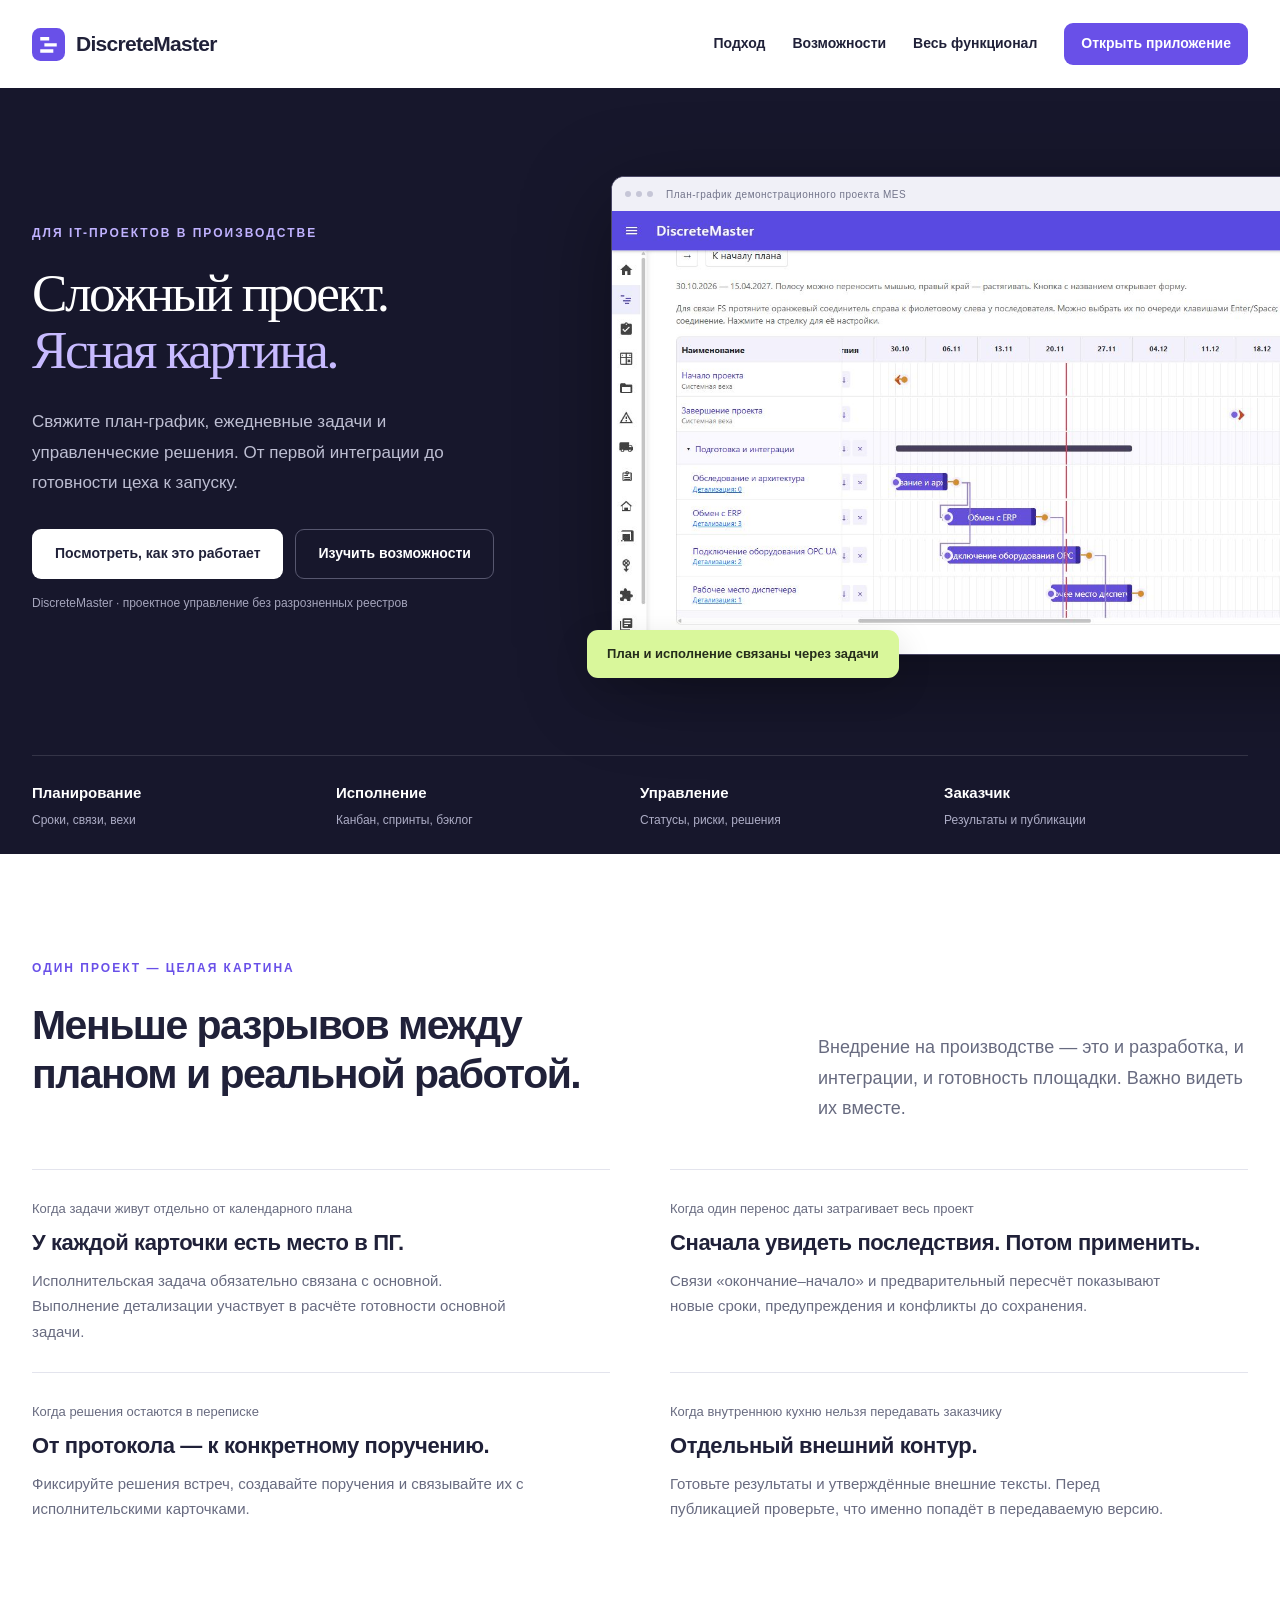
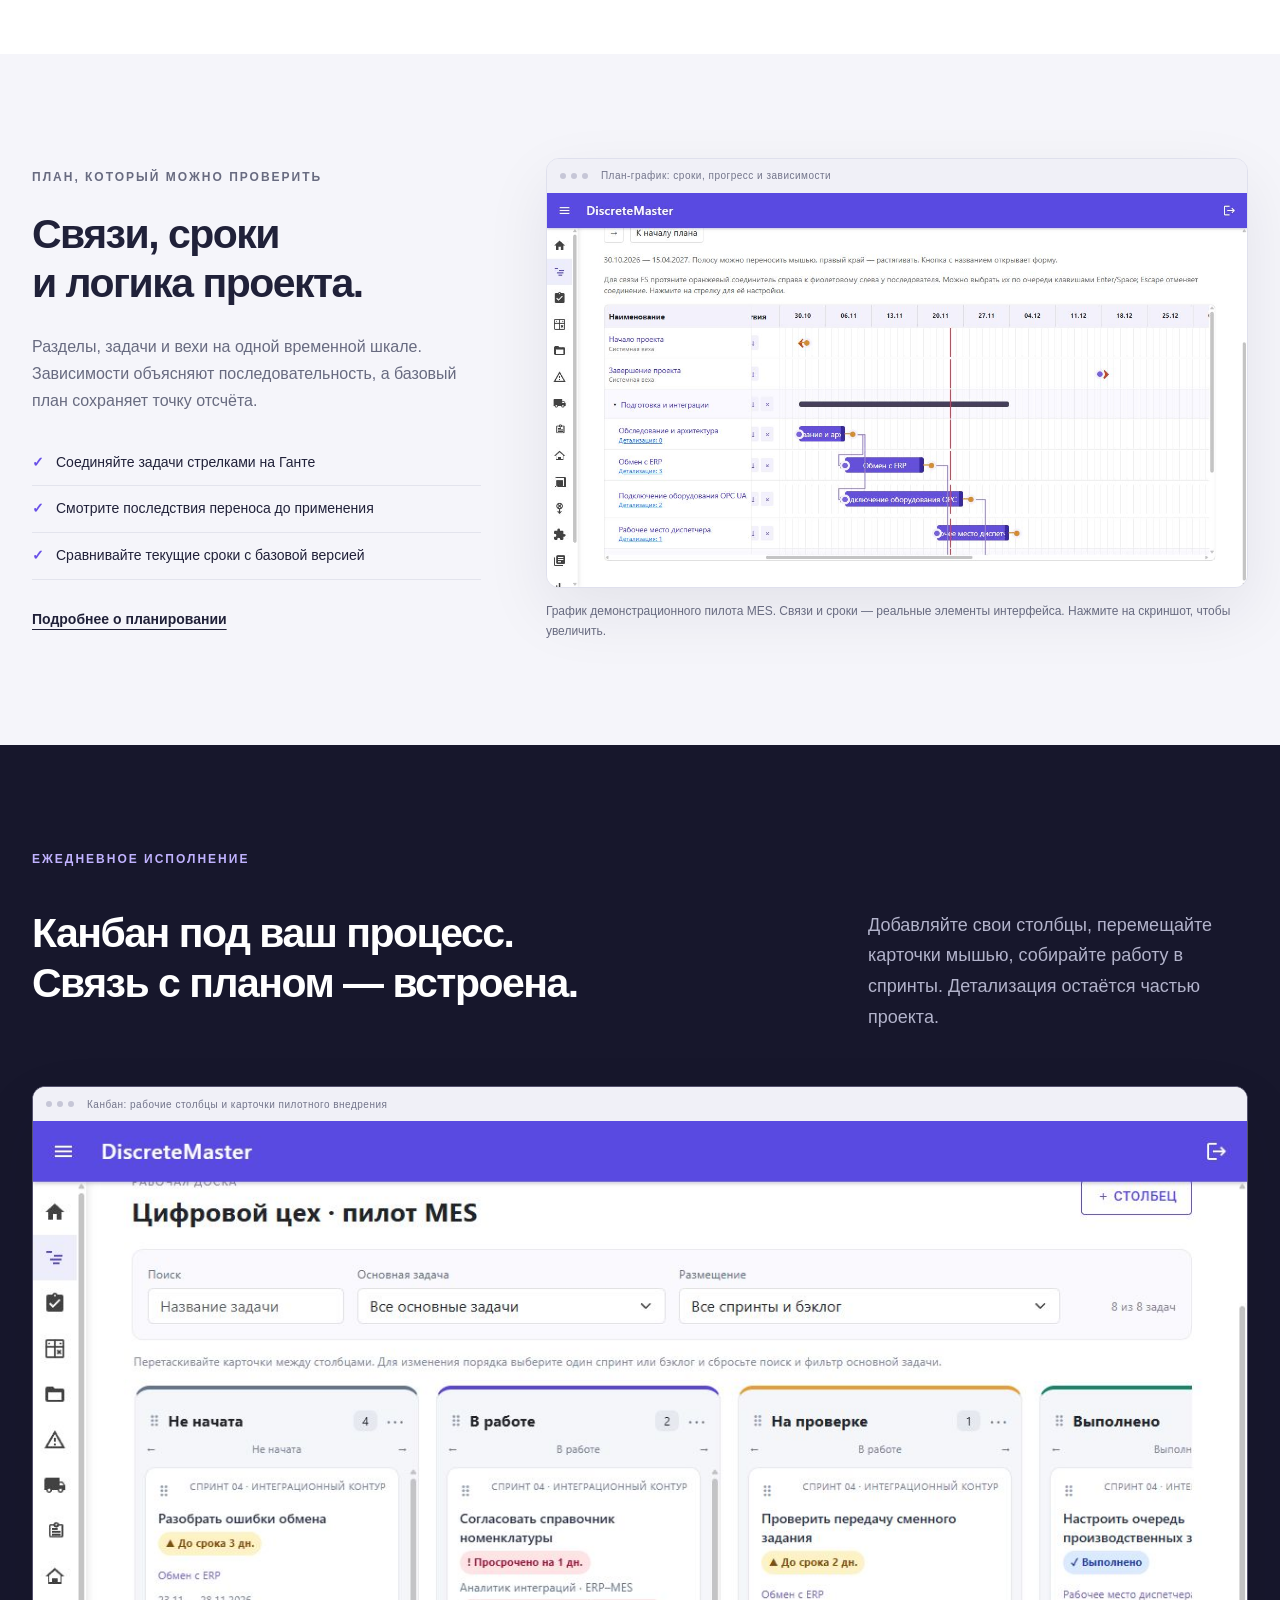
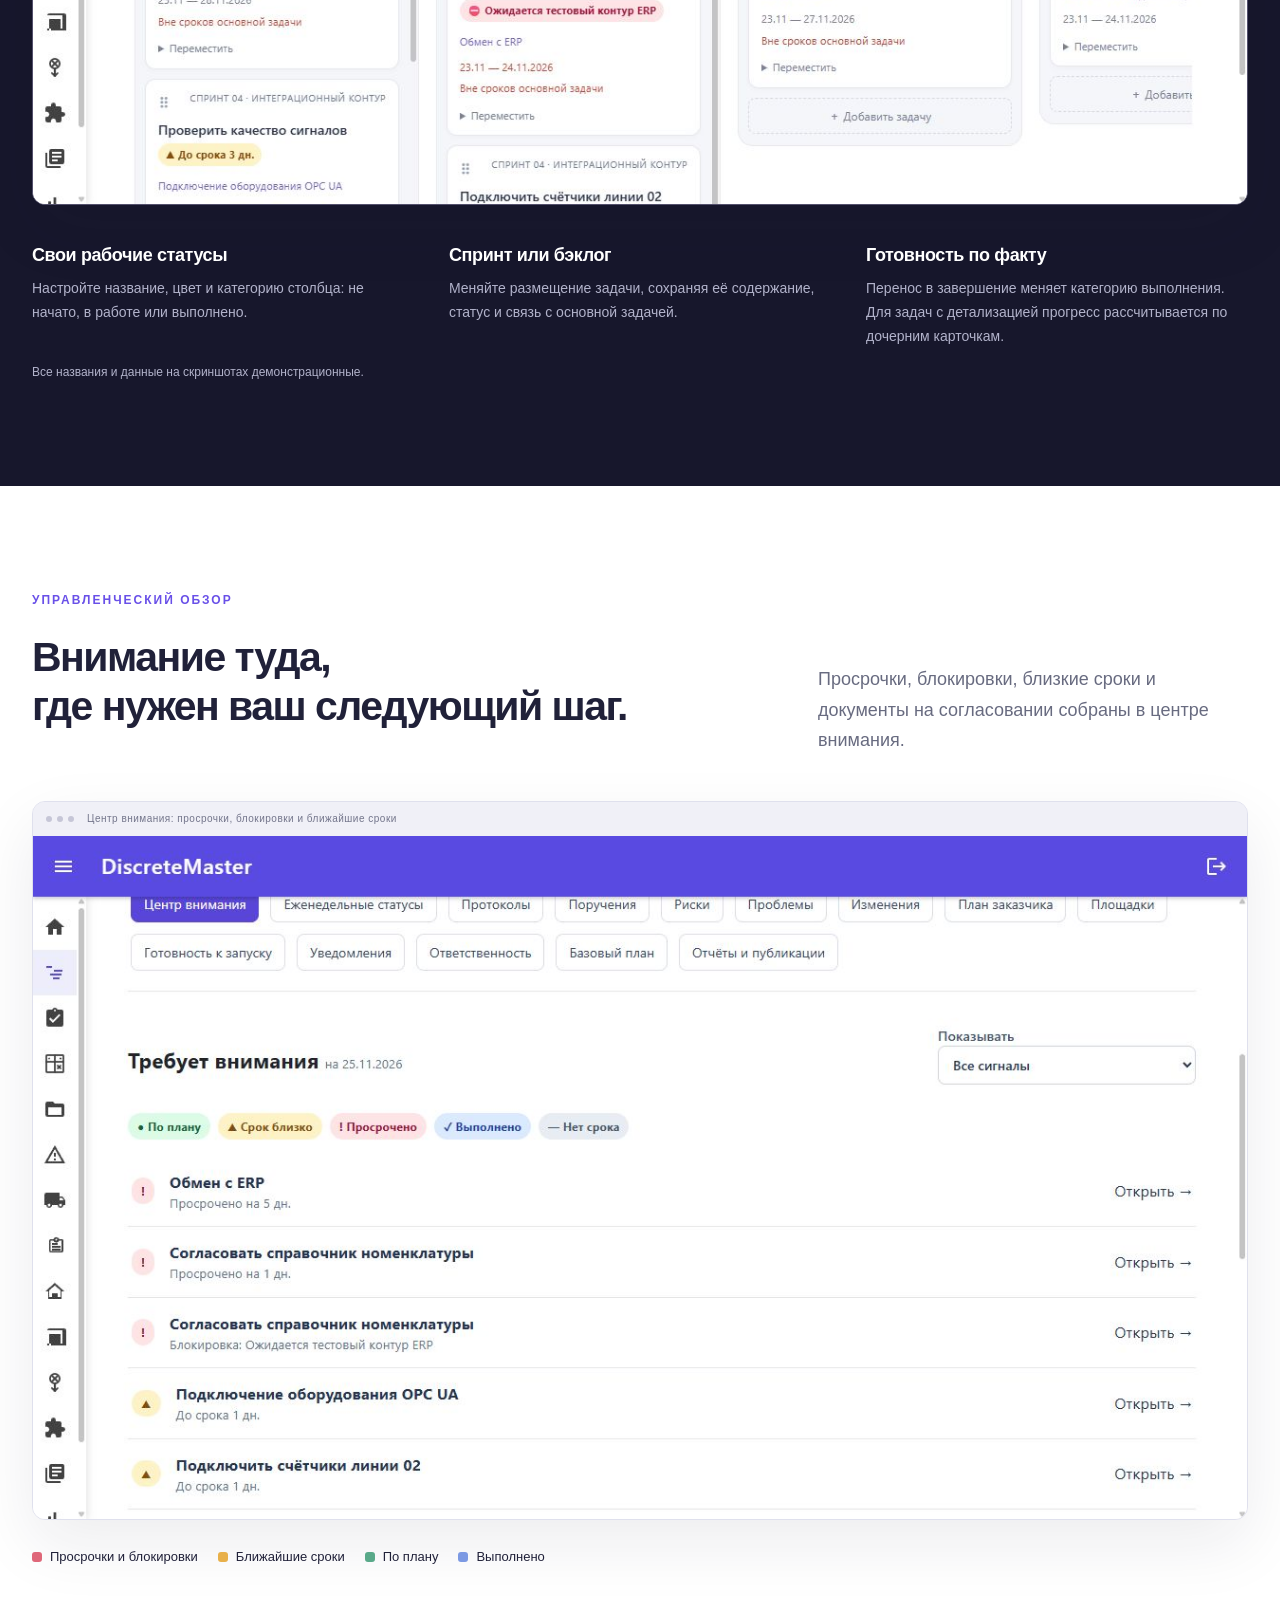
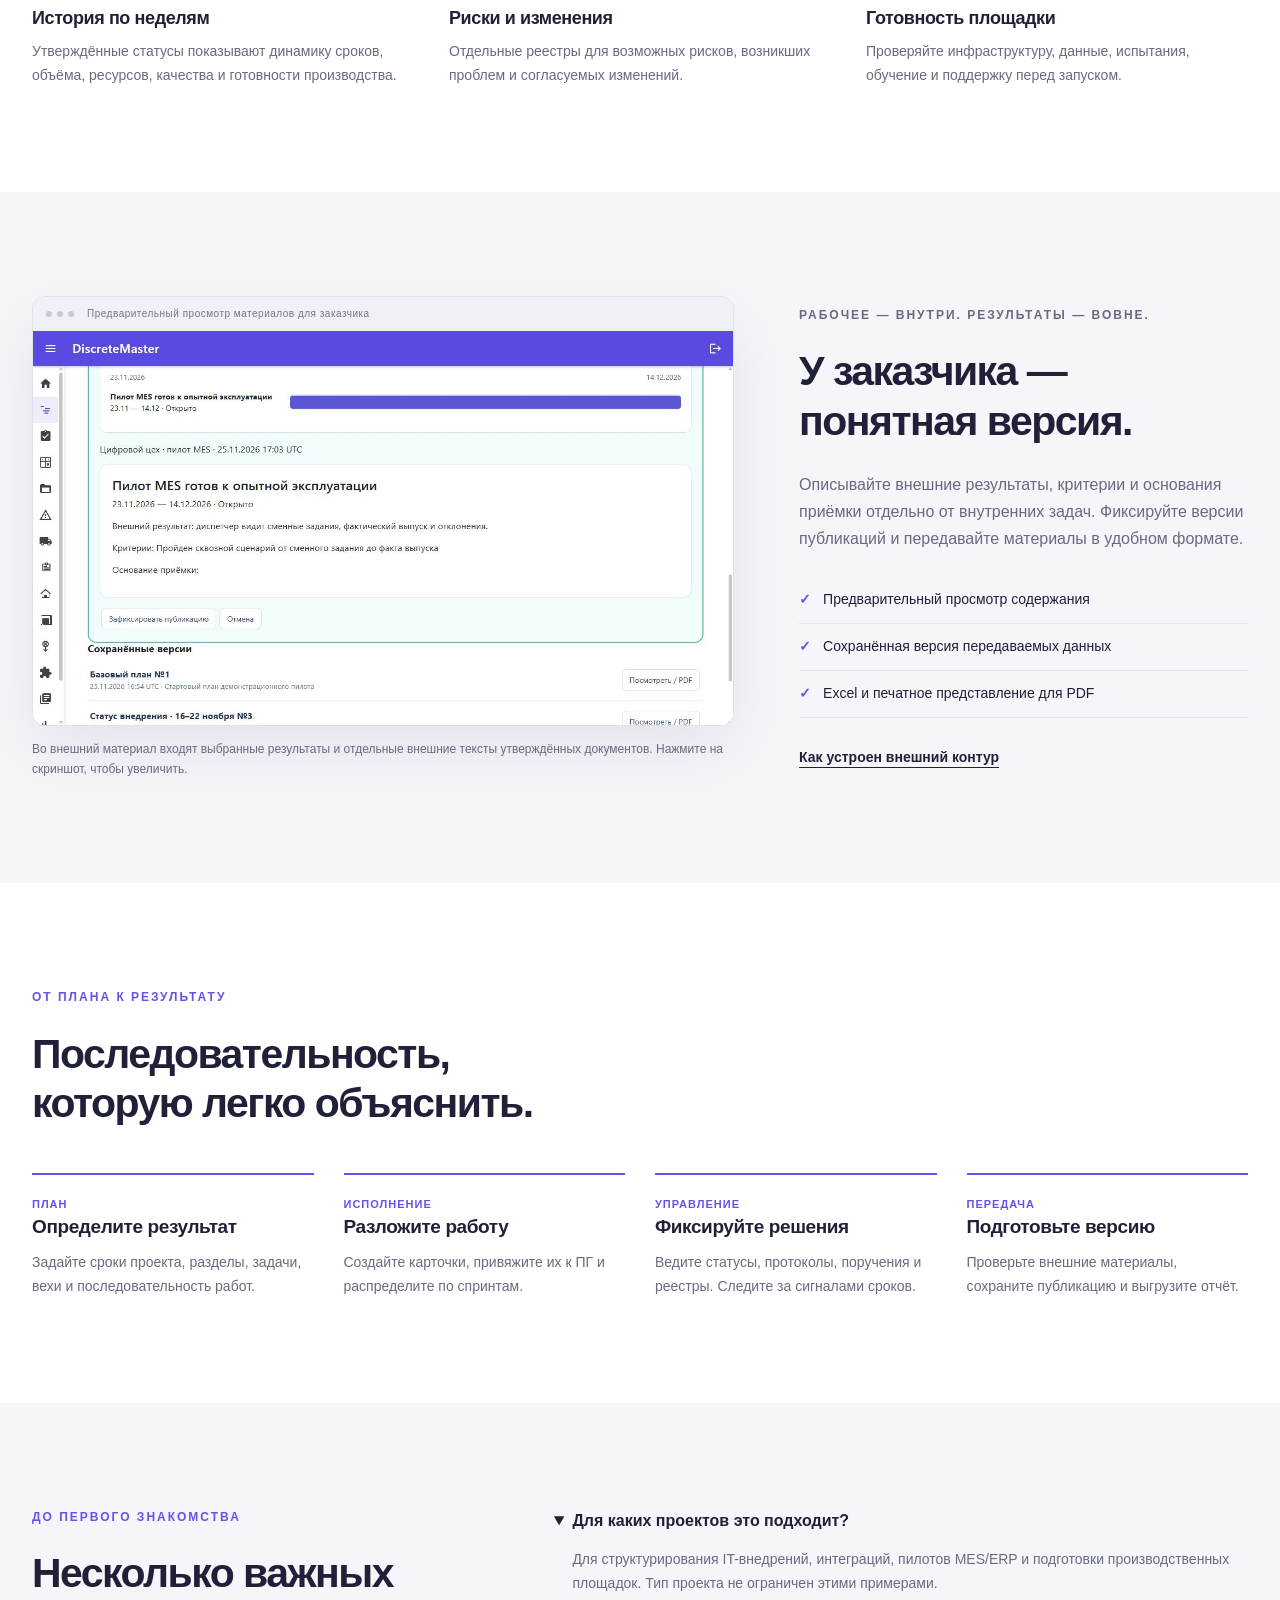
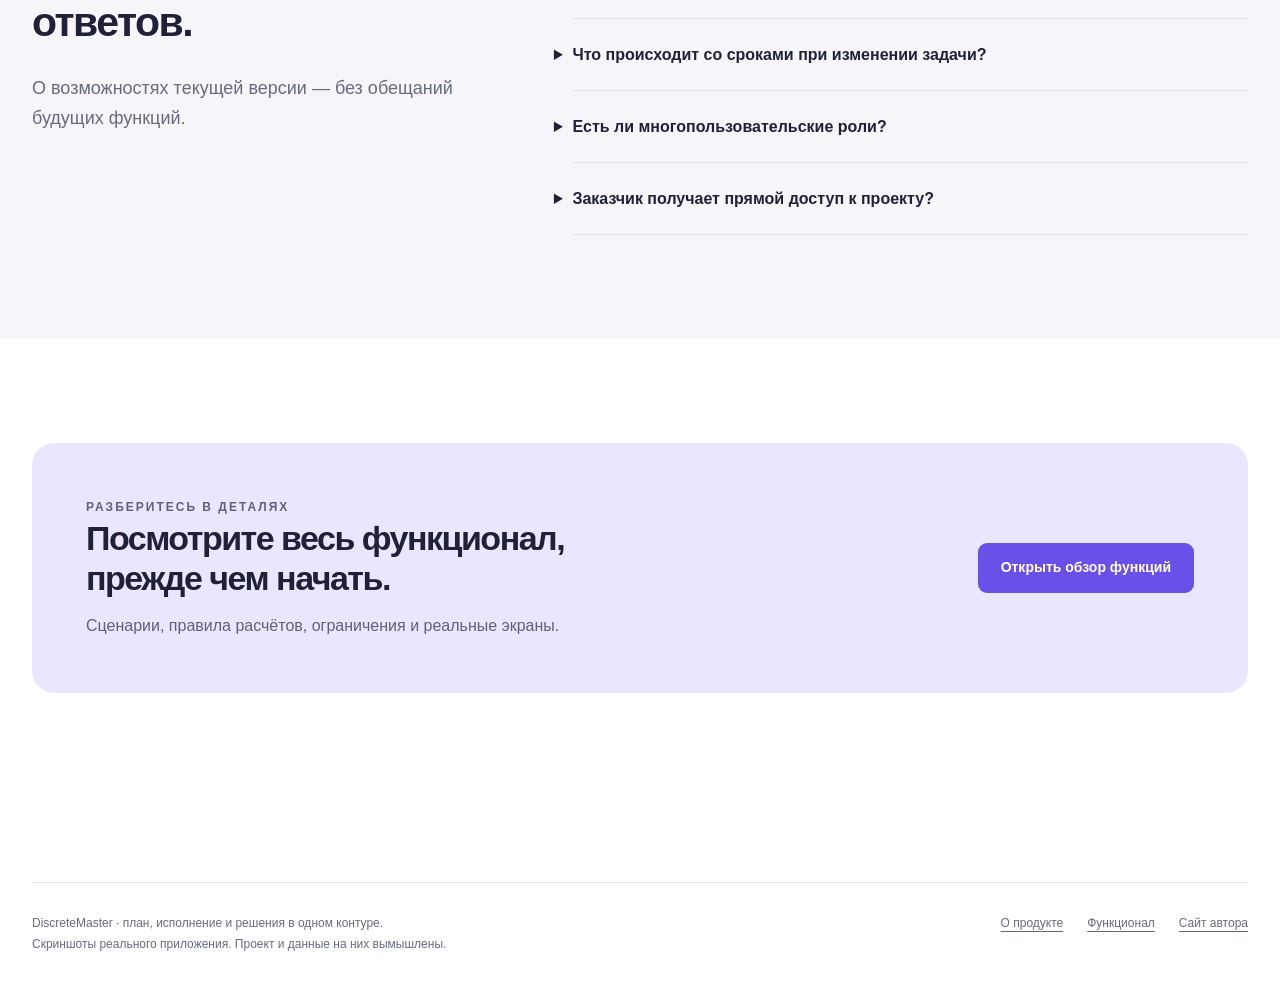
==== commit ed104441: "Version stylesheet URL to publish responsive updates without stale cache" ====
--- a/discretemaster/index.html
+++ b/discretemaster/index.html
@@ -1,4 +1,4 @@
-<!doctype html><html lang="ru"><head><meta charset="utf-8"><meta name="viewport" content="width=device-width,initial-scale=1"><meta name="theme-color" content="#17172c"><title>DiscreteMaster — ясная картина сложного проекта</title><meta name="description" content="План-график со связями, канбан, недельные статусы и готовность производства. Посмотрите, как устроено управление проектом в DiscreteMaster."><link rel="canonical" href="https://maxmakarov01.github.io/resume/discretemaster/"><meta property="og:type" content="website"><meta property="og:title" content="DiscreteMaster — ясная картина сложного проекта"><meta property="og:description" content="План-график со связями, канбан, недельные статусы и готовность производства. Посмотрите, как устроено управление проектом в DiscreteMaster."><meta property="og:image" content="https://maxmakarov01.github.io/resume/discretemaster/assets/screens/schedule.jpg"><link rel="icon" href="assets/favicon.svg" type="image/svg+xml"><link rel="stylesheet" href="assets/site.css"><script src="assets/site.js" defer></script></head><body><a class="skip" href="#main">Перейти к содержимому</a><header class="header wrap"><a class="brand" href="./" aria-label="DiscreteMaster — главная"><svg viewBox="0 0 48 48" aria-hidden="true"><rect width="48" height="48" rx="12" fill="#6950e8"/><path d="M12 13h13v5H12zm6 9h18v5H18zm-6 9h19v5H12z" fill="white"/></svg>DiscreteMaster</a><button class="menu-toggle" aria-expanded="false" aria-controls="main-nav" type="button">Меню</button><nav id="main-nav" class="nav" aria-label="Основная навигация"><a href="./#approach">Подход</a><a href="./#features">Возможности</a><a href="functionality.html" >Весь функционал</a><a class="button small" href="https://discretemaster.onrender.com/projects" target="_blank" rel="noopener">Открыть приложение</a></nav></header>
+<!doctype html><html lang="ru"><head><meta charset="utf-8"><meta name="viewport" content="width=device-width,initial-scale=1"><meta name="theme-color" content="#17172c"><title>DiscreteMaster — ясная картина сложного проекта</title><meta name="description" content="План-график со связями, канбан, недельные статусы и готовность производства. Посмотрите, как устроено управление проектом в DiscreteMaster."><link rel="canonical" href="https://maxmakarov01.github.io/resume/discretemaster/"><meta property="og:type" content="website"><meta property="og:title" content="DiscreteMaster — ясная картина сложного проекта"><meta property="og:description" content="План-график со связями, канбан, недельные статусы и готовность производства. Посмотрите, как устроено управление проектом в DiscreteMaster."><meta property="og:image" content="https://maxmakarov01.github.io/resume/discretemaster/assets/screens/schedule.jpg"><link rel="icon" href="assets/favicon.svg" type="image/svg+xml"><link rel="stylesheet" href="assets/site-v2.css"><script src="assets/site.js" defer></script></head><body><a class="skip" href="#main">Перейти к содержимому</a><header class="header wrap"><a class="brand" href="./" aria-label="DiscreteMaster — главная"><svg viewBox="0 0 48 48" aria-hidden="true"><rect width="48" height="48" rx="12" fill="#6950e8"/><path d="M12 13h13v5H12zm6 9h18v5H18zm-6 9h19v5H12z" fill="white"/></svg>DiscreteMaster</a><button class="menu-toggle" aria-expanded="false" aria-controls="main-nav" type="button">Меню</button><nav id="main-nav" class="nav" aria-label="Основная навигация"><a href="./#approach">Подход</a><a href="./#features">Возможности</a><a href="functionality.html" >Весь функционал</a><a class="button small" href="https://discretemaster.onrender.com/projects" target="_blank" rel="noopener">Открыть приложение</a></nav></header>
 <main id="main"><section class="hero"><div class="wrap"><div class="hero-grid"><div class="hero-copy"><p class="eyebrow">Для IT-проектов в производстве</p><h1>Сложный проект.<br><em>Ясная картина.</em></h1><p>Свяжите план-график, ежедневные задачи и управленческие решения. От первой интеграции до готовности цеха к запуску.</p><div class="hero-actions"><a class="button light" href="functionality.html">Посмотреть, как это работает</a><a class="button outline" href="#features">Изучить возможности</a></div><p class="fine">DiscreteMaster · проектное управление без разрозненных реестров</p></div><div class="hero-visual"><figure class="screen-frame"><div class="screen-bar" aria-hidden="true"><span></span><span></span><span></span><b>План-график демонстрационного проекта MES</b></div><button type="button" data-lightbox aria-label="Увеличить: План-график демонстрационного проекта MES"><img src="assets/screens/schedule.jpg" alt="План-график демонстрационного проекта MES" width="1280" height="720" fetchpriority="high"></button></figure><div class="floating-note">План и исполнение связаны через задачи</div></div></div><div class="hero-strip"><div><strong>Планирование</strong>Сроки, связи, вехи</div><div><strong>Исполнение</strong>Канбан, спринты, бэклог</div><div><strong>Управление</strong>Статусы, риски, решения</div><div><strong>Заказчик</strong>Результаты и публикации</div></div></div></section>
 <section class="section" id="approach"><div class="wrap"><p class="eyebrow">Один проект — целая картина</p><div class="section-top"><h2>Меньше разрывов между<br>планом и реальной работой.</h2><p class="lead">Внедрение на производстве — это и разработка, и интеграции, и готовность площадки. Важно видеть их вместе.</p></div><div class="outcome-list"><article class="outcome"><p class="before">Когда задачи живут отдельно от календарного плана</p><h3>У каждой карточки есть место в ПГ.</h3><p>Исполнительская задача обязательно связана с основной. Выполнение детализации участвует в расчёте готовности основной задачи.</p></article><article class="outcome"><p class="before">Когда один перенос даты затрагивает весь проект</p><h3>Сначала увидеть последствия. Потом применить.</h3><p>Связи «окончание–начало» и предварительный пересчёт показывают новые сроки, предупреждения и конфликты до сохранения.</p></article><article class="outcome"><p class="before">Когда решения остаются в переписке</p><h3>От протокола — к конкретному поручению.</h3><p>Фиксируйте решения встреч, создавайте поручения и связывайте их с исполнительскими карточками.</p></article><article class="outcome"><p class="before">Когда внутреннюю кухню нельзя передавать заказчику</p><h3>Отдельный внешний контур.</h3><p>Готовьте результаты и утверждённые внешние тексты. Перед публикацией проверьте, что именно попадёт в передаваемую версию.</p></article></div></div></section>
 <section class="section soft" id="features"><div class="wrap split"><div><p class="eyebrow">План, который можно проверить</p><h2>Связи, сроки<br>и логика проекта.</h2><p>Разделы, задачи и вехи на одной временной шкале. Зависимости объясняют последовательность, а базовый план сохраняет точку отсчёта.</p><ul class="feature-list"><li>Соединяйте задачи стрелками на Ганте</li><li>Смотрите последствия переноса до применения</li><li>Сравнивайте текущие сроки с базовой версией</li></ul><a class="text-link" href="functionality.html#planning">Подробнее о планировании</a></div><div><figure class="screen-frame"><div class="screen-bar" aria-hidden="true"><span></span><span></span><span></span><b>План-график: сроки, прогресс и зависимости</b></div><button type="button" data-lightbox aria-label="Увеличить: План-график: сроки, прогресс и зависимости"><img src="assets/screens/schedule.jpg" alt="План-график: сроки, прогресс и зависимости" width="1280" height="720" loading="lazy"></button></figure><p class="caption">График демонстрационного пилота MES. Связи и сроки — реальные элементы интерфейса. Нажмите на скриншот, чтобы увеличить.</p></div></div></section>
--- a/discretemaster/assets/site-v2.css
+++ b/discretemaster/assets/site-v2.css
@@ -0,0 +1,4 @@
+@media(min-width:761px){body .hero h1{font-size:clamp(43px,4.15vw,60px)}}
+:root{--ink:#202139;--muted:#686b80;--purple:#6950e8;--line:#e3e4ed;--paper:#f5f5fa;--dark:#17172c;--lime:#d9f79b;--radius:20px}*{box-sizing:border-box}html{scroll-behavior:smooth;scroll-padding-top:100px}body{margin:0;color:var(--ink);background:#fff;font:16px/1.7 Manrope,'Segoe UI',sans-serif}button,input{font:inherit}a{color:inherit}img{display:block;max-width:100%;height:auto}button,a{-webkit-tap-highlight-color:transparent}button:focus-visible,a:focus-visible,input:focus-visible,summary:focus-visible{outline:3px solid #a695ff;outline-offset:5px}::selection{background:#dcd5ff}.wrap{width:min(1240px,calc(100% - 64px));margin:auto}.skip{position:fixed;top:-100px;left:20px;z-index:99;background:white;padding:12px}.skip:focus{top:10px}.header{height:88px;display:flex;align-items:center;justify-content:space-between;gap:24px}.brand{text-decoration:none;display:flex;align-items:center;gap:11px;font-size:21px;font-weight:800;letter-spacing:-.7px}.brand svg{width:33px;height:33px;flex:none}.nav{display:flex;align-items:center;gap:27px}.nav a{text-decoration:none;font-size:14px;font-weight:600}.nav a:hover,.text-link:hover{color:var(--purple)}.menu-toggle{display:none;border:1px solid var(--line);background:white;border-radius:9px;padding:7px 12px}.button{display:inline-flex;justify-content:center;align-items:center;gap:10px;min-height:49px;padding:12px 22px;border-radius:9px;border:1px solid transparent;background:var(--purple);color:white;text-decoration:none;font-weight:700;font-size:14px;transition:background .2s,transform .2s;cursor:pointer}.button:hover{background:#5538d6;transform:translateY(-2px)}.button.small{min-height:42px;padding:8px 16px}.button.light{background:white;color:var(--ink)}.button.outline{background:transparent;border-color:#57576f;color:white}.button.outline:hover{background:#292941}.button.ghost{background:transparent;color:var(--ink);border-color:var(--line)}.eyebrow{font-size:12px;font-weight:800;text-transform:uppercase;letter-spacing:2px;color:var(--purple);margin:0 0 22px}.hero{background:var(--dark);color:white;padding:68px 0 0;overflow:hidden}.hero .eyebrow{color:#c0b2ff}.hero-grid{display:grid;grid-template-columns:.9fr 1.1fr;gap:58px;align-items:center}.hero h1{font:400 clamp(46px,5.1vw,76px)/1.07 Georgia,serif;letter-spacing:-2.5px;margin:0 0 28px}.hero h1 em{color:#c7baff;font-style:normal}.hero-copy>p:not(.eyebrow){max-width:470px;color:#bdbed2;font-size:17px;line-height:1.8}.hero-actions{display:flex;gap:12px;flex-wrap:wrap;margin:30px 0 14px}.hero .fine{font-size:12px!important;color:#a5a5bc!important}.screen-frame{border:1px solid #dfe0ed;border-radius:13px;overflow:hidden;background:#f8f8fc;box-shadow:0 24px 65px #15153014;margin:0}.screen-frame button{display:block;padding:0;background:none;border:0;width:100%;cursor:zoom-in}.screen-bar{height:34px;display:flex;align-items:center;gap:5px;padding:0 13px;background:#f0f0f7;color:#73758b;font-size:10px;letter-spacing:.5px}.screen-bar span{width:6px;height:6px;border-radius:50%;background:#c6c6d7}.screen-bar b{font-weight:500;margin-left:8px}.hero-visual{position:relative;margin-right:-100px;padding:20px 0 38px}.hero-visual .screen-frame{width:790px;max-width:none;box-shadow:0 25px 90px #0006;border-color:#4a4765}.hero-visual img{width:100%}.floating-note{position:absolute;bottom:15px;left:-24px;padding:13px 20px;background:var(--lime);color:#252d1b;border-radius:11px;font-size:13px;font-weight:700;box-shadow:0 12px 35px #0002}.hero-strip{display:grid;grid-template-columns:repeat(4,1fr);border-top:1px solid #ffffff20;margin-top:62px}.hero-strip div{padding:24px 0;font-size:12px;color:#adadc6}.hero-strip strong{display:block;color:white;font-size:15px;font-weight:600;margin-bottom:4px}.section{padding:104px 0}.section.soft{background:var(--paper)}h2{font-size:clamp(30px,3.2vw,44px);letter-spacing:-1.5px;line-height:1.2;font-weight:700;margin:0 0 25px}h3{line-height:1.35;letter-spacing:-.4px}.lead{font-size:18px;color:var(--muted);max-width:690px}.section-top{display:flex;justify-content:space-between;gap:50px;align-items:end;margin-bottom:45px}.section-top h2{max-width:680px}.section-top .lead{max-width:430px;margin-bottom:0}.eyebrow+.section-top{margin-top:0}.outcome-list{display:grid;grid-template-columns:1fr 1fr;gap:0 60px}.outcome{padding:28px 0;border-top:1px solid var(--line)}.outcome .before{font-size:13px;color:var(--muted);margin:0 0 8px}.outcome h3{font-size:22px;margin:0 0 10px}.outcome p{color:var(--muted);font-size:15px;max-width:500px;margin:0}.split{display:grid;grid-template-columns:.78fr 1.22fr;gap:65px;align-items:center}.split.reverse{grid-template-columns:1.22fr .78fr}.split p{color:var(--muted)}.feature-list{padding:0;list-style:none;margin:25px 0}.feature-list li{position:relative;padding:11px 0 11px 24px;border-bottom:1px solid var(--line);font-size:14px}.feature-list li:before{content:'✓';position:absolute;left:0;color:var(--purple);font-weight:800}.text-link{font-size:14px;font-weight:700;text-underline-offset:5px}.caption{margin:13px 0 0;font-size:12px;color:var(--muted);line-height:1.7}.dark-section{background:var(--dark);color:white}.dark-section .lead,.dark-section .caption{color:#b2b3cb}.dark-section .eyebrow{color:#c0b2ff}.dark-section .screen-frame{border-color:#54516d}.kanban-heading{display:flex;justify-content:space-between;gap:30px;align-items:center;margin-bottom:36px}.kanban-heading h2{max-width:660px}.kanban-heading p{max-width:380px}.color-key{display:flex;gap:20px;flex-wrap:wrap;margin:26px 0}.color-key span{display:flex;align-items:center;gap:8px;font-size:13px}.color-key i{width:10px;height:10px;border-radius:3px;background:var(--c)}.annotation-grid{display:grid;grid-template-columns:repeat(3,1fr);gap:35px;margin-top:38px}.annotation-grid h3{font-size:18px;margin:0 0 10px}.annotation-grid p{margin:0;font-size:14px;color:var(--muted)}.workflow{display:grid;grid-template-columns:repeat(4,1fr);gap:30px;margin:45px 0 0}.workflow article{border-top:2px solid var(--purple);padding-top:20px}.workflow h3{font-size:19px;margin:0 0 12px}.workflow p{color:var(--muted);font-size:14px;margin:0}.workflow .step-label{font-size:11px;letter-spacing:1px;color:var(--purple);font-weight:800}.faq{display:grid;grid-template-columns:.8fr 1.2fr;gap:90px}.faq details{border-bottom:1px solid var(--line);padding:22px 0}.faq details:first-child{padding-top:0}.faq summary{font-weight:700;cursor:pointer;list-style-position:outside;padding-right:10px}.faq details p{font-size:14px;color:var(--muted);margin-bottom:0}.cta{background:#eae6ff;border-radius:22px;padding:54px;display:flex;gap:40px;align-items:center;justify-content:space-between;margin:0 auto 85px}.cta h2{font-size:34px;max-width:650px;margin:0 0 13px}.cta p{color:#626078;margin:0}.cta>div:last-child{flex-shrink:0}.footer{padding:30px 0;border-top:1px solid var(--line);display:flex;justify-content:space-between;gap:25px;color:var(--muted);font-size:12px}.footer-links{display:flex;gap:24px}.footer a{text-underline-offset:4px}.docs-intro{padding:52px 0 58px;background:var(--paper);border-top:1px solid var(--line)}.docs-intro h1{font-size:clamp(38px,4vw,58px);line-height:1.12;letter-spacing:-2px;margin:0 0 20px}.docs-intro .lead{max-width:800px}.breadcrumbs{font-size:12px;color:var(--muted);margin-bottom:28px}.breadcrumbs a{text-underline-offset:4px}.docs-layout{display:grid;grid-template-columns:240px minmax(0,1fr);gap:70px;padding:60px 0 90px}.toc{position:sticky;top:30px;align-self:start;max-height:calc(100vh - 60px);overflow:auto;padding-right:12px}.toc p{font-size:11px;letter-spacing:1.5px;font-weight:800;color:var(--muted);margin:0 0 15px}.toc a{display:block;text-decoration:none;font-size:13px;line-height:1.45;padding:8px 10px;border-left:2px solid var(--line);color:var(--muted)}.toc a:hover,.toc a.active{border-left-color:var(--purple);color:var(--purple);background:#f5f3ff}.docs-tools{display:flex;align-items:center;gap:20px;margin-bottom:35px}.docs-tools input{width:100%;border:1px solid #d5d5e4;padding:13px 16px;border-radius:9px;background:white}.docs-tools output{font-size:12px;color:var(--muted);white-space:nowrap}.module{border-top:1px solid var(--line);padding:45px 0;scroll-margin-top:35px}.module:first-of-type{padding-top:0;border-top:0}.module h2{font-size:30px;letter-spacing:-1px}.module h3{font-size:17px;margin:25px 0 10px}.module p,.module li{font-size:15px}.module p{color:#5c6074}.module ul,.module ol{padding-left:22px}.module li{padding:4px 0;color:#555b70}.module .screen-frame{margin-top:25px}.module .caption{font-size:12px}.note{border-left:3px solid var(--purple);background:#f5f3ff;padding:16px 20px;font-size:14px;color:#51486d;margin:22px 0}.note strong{color:#3f3560}.module-grid{display:grid;grid-template-columns:1fr 1fr;gap:0 30px}.module-grid>div{border-top:1px solid var(--line);padding:16px 0}.module-grid h3{margin:0 0 7px}.module-grid p{margin:0;font-size:14px}.no-results{padding:30px;background:var(--paper);border-radius:12px}.no-results[hidden],[hidden]{display:none!important}.legend-table{border-collapse:collapse;width:100%;font-size:14px}.legend-table td,.legend-table th{padding:12px 15px;border-bottom:1px solid var(--line);text-align:left;vertical-align:top}.legend-table th{background:var(--paper)}.badge{font-size:12px;padding:4px 9px;border-radius:5px;display:inline-block;background:#eeeafa;color:#5845b2}.lightbox{width:min(1500px,96vw);max-width:96vw;border:0;padding:44px 12px 12px;border-radius:14px;background:#161628;color:white;max-height:94vh;overflow:auto}.lightbox::backdrop{background:#090a15db;backdrop-filter:blur(6px)}.lightbox img{width:100%;height:auto}.lightbox-close{position:absolute;right:12px;top:8px;color:white;border:0;background:#ffffff18;border-radius:6px;padding:4px 11px;cursor:pointer}.lightbox-caption{font-size:12px;color:#c4c1d8;padding:8px 5px;margin:0}.image-hint{font-size:11px;color:var(--muted);margin:8px 0}.mobile-toc{display:none}@media(min-width:1600px){.hero-visual{margin-right:-70px}}@media(max-width:1050px){.nav{gap:17px}.hero-grid{gap:30px;grid-template-columns:1fr 1.1fr}.hero-visual .screen-frame{width:680px}.hero h1{font-size:58px}.split,.split.reverse{gap:35px;grid-template-columns:1fr 1fr}.docs-layout{gap:35px;grid-template-columns:210px minmax(0,1fr)}.faq{gap:45px}.hero-strip{margin-top:35px}.annotation-grid{gap:20px}}@media(max-width:760px){.wrap{width:calc(100% - 36px)}.header{height:74px;position:relative}.brand{font-size:19px}.menu-toggle{display:block}.nav{display:none;position:absolute;top:69px;left:0;right:0;background:white;z-index:20;border:1px solid var(--line);border-radius:12px;box-shadow:0 16px 30px #17172c14;padding:20px;align-items:stretch;gap:16px}.nav.open{display:flex;flex-direction:column}.hero{padding-top:43px}.hero-grid{display:block}.hero h1{font-size:51px;letter-spacing:-1.8px}.hero-copy>p:not(.eyebrow){font-size:16px}.hero-visual{margin:27px -28px 0 0;padding:15px 0 24px}.hero-visual .screen-frame{width:690px;max-width:135vw}.floating-note{left:10px;bottom:9px;font-size:11px;padding:10px 13px}.hero-strip{grid-template-columns:1fr 1fr;gap:0 20px;margin-top:30px}.hero-strip div{padding:19px 0;border-bottom:1px solid #ffffff15}.hero-strip strong{font-size:14px}.section{padding:65px 0}.section-top,.kanban-heading{display:block;margin-bottom:30px}.section-top .lead{max-width:none;font-size:16px}.outcome-list,.split,.split.reverse,.faq{display:block}.outcome{padding:24px 0}.split .screen-frame{margin-top:30px}.split.reverse>.screen-frame{margin:0 0 30px}.annotation-grid{grid-template-columns:1fr;gap:22px}.workflow{grid-template-columns:1fr 1fr;gap:25px}.faq>div:first-child{margin-bottom:35px}.cta{display:block;padding:30px;margin-bottom:50px}.cta h2{font-size:29px}.cta .button{margin-top:25px;width:100%}.footer{display:block}.footer-links{margin-top:15px;flex-wrap:wrap}.docs-intro{padding:32px 0}.docs-layout{display:block;padding-top:30px}.toc{position:static;max-height:260px;padding:15px;background:var(--paper);border-radius:10px;margin-bottom:30px}.toc a{font-size:14px}.docs-tools{display:block}.docs-tools output{display:block;margin-top:8px}.module{padding:30px 0}.module h2{font-size:27px}.module-grid{grid-template-columns:1fr}.legend-table{font-size:12px}.legend-table td,.legend-table th{padding:10px 8px}.docs-intro h1{font-size:39px}.lightbox{max-width:98vw;width:98vw}.eyebrow{font-size:11px;letter-spacing:1.4px}.module .caption{font-size:12px}}@media(prefers-reduced-motion:reduce){html{scroll-behavior:auto}*{transition:none!important}}@media print{.header,.toc,.docs-tools,.hero-actions,.lightbox,.footer-links,.menu-toggle{display:none!important}.wrap{width:100%}.docs-layout{display:block}.module{break-inside:avoid}.screen-frame{box-shadow:none}.docs-intro,.section{padding:20px 0}body{font-size:12px}.module p,.module li{font-size:12px}}
+
+body .hero-grid{grid-template-columns:minmax(0,.9fr) minmax(0,1.1fr)}body .hero-copy,body .hero-visual{min-width:0}
